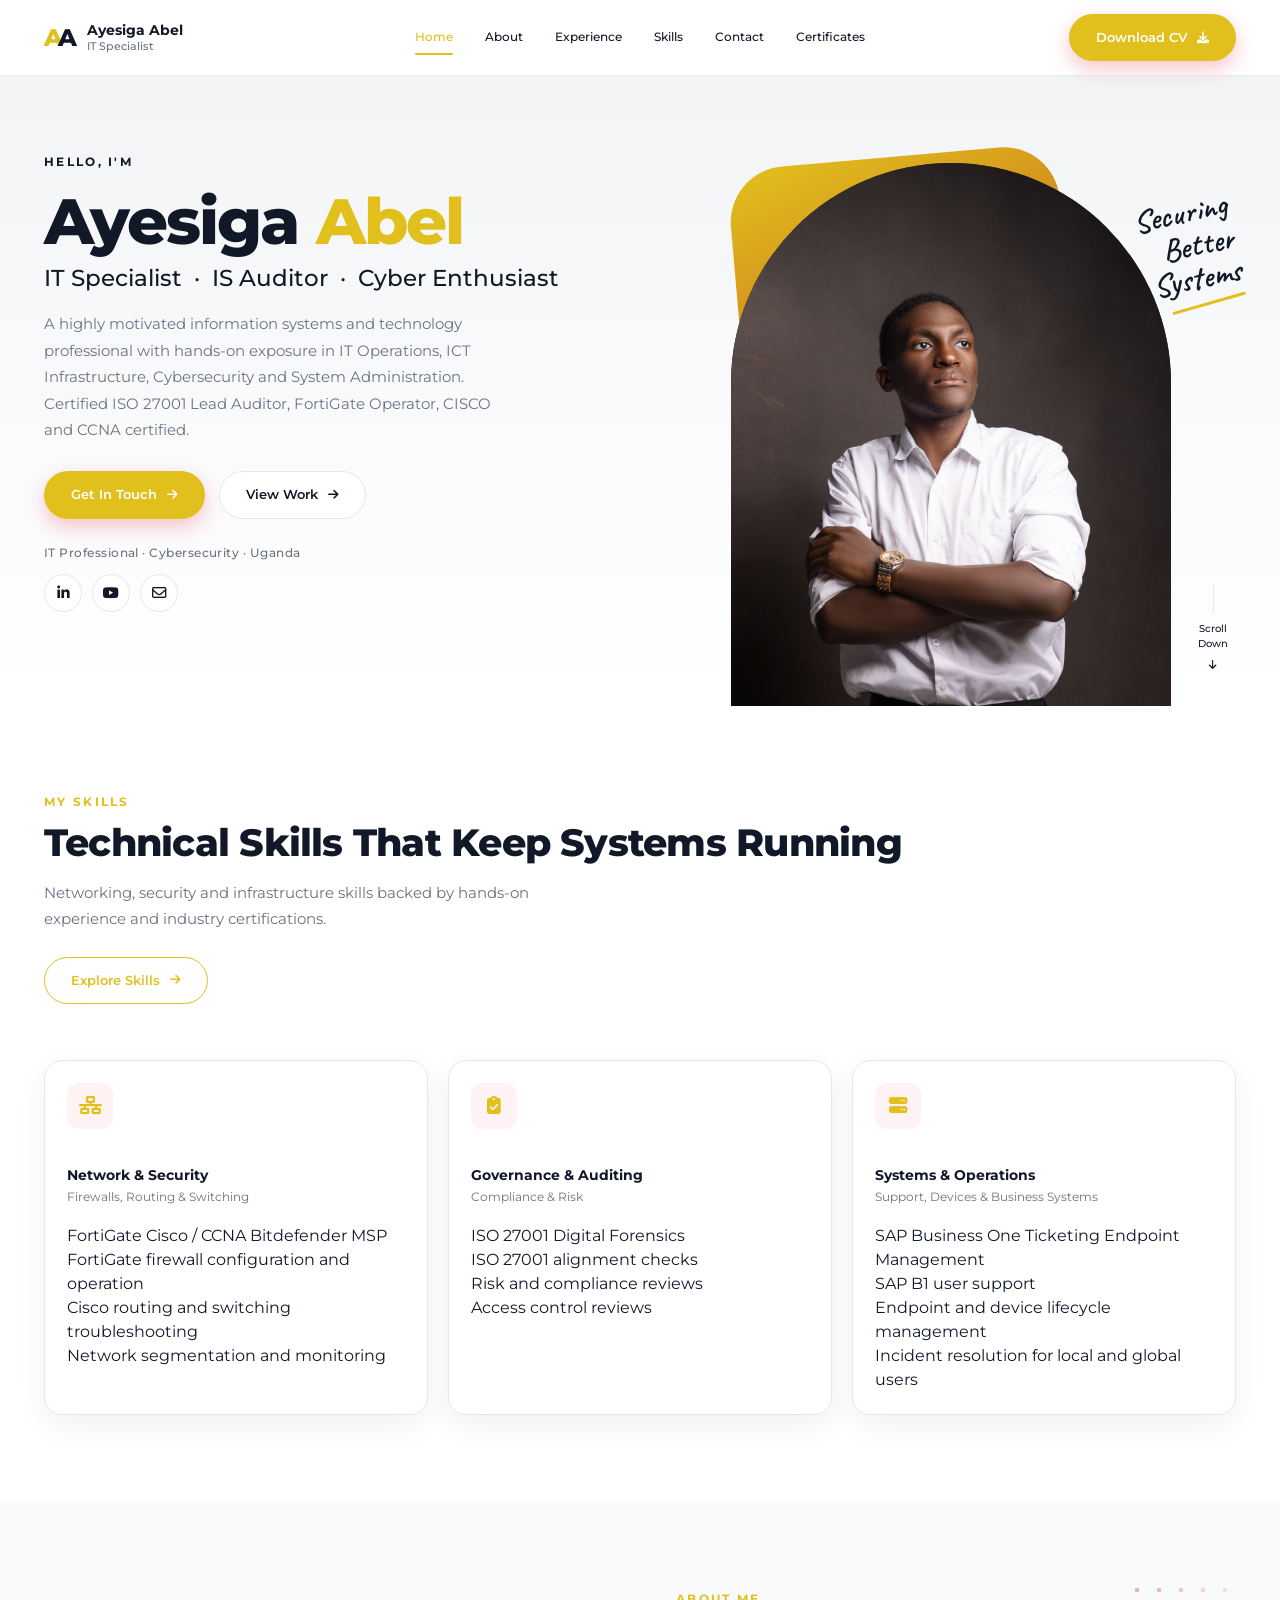
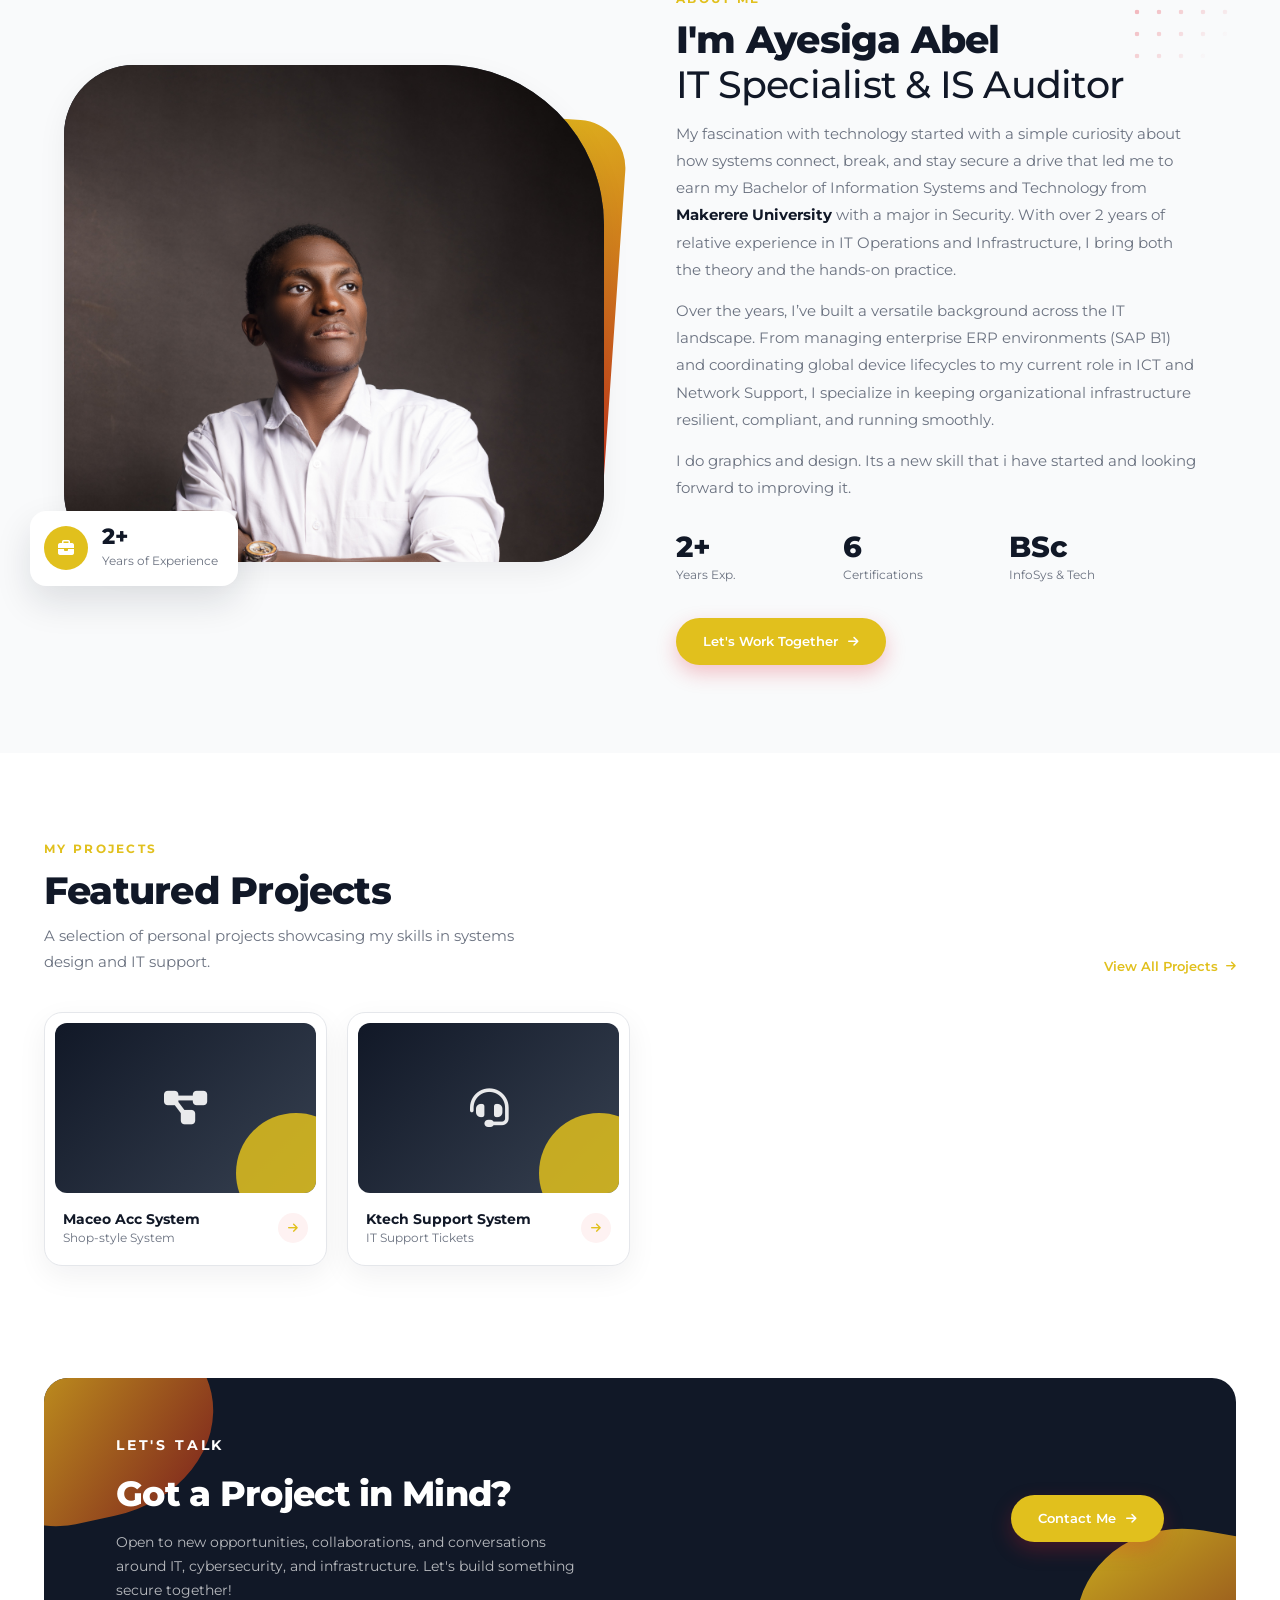
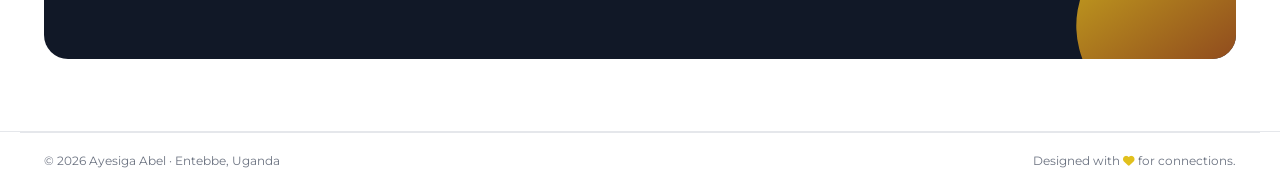
==== index.html @ e38e37dc "Add files via upload" ====
<!DOCTYPE html>
<html lang="en">
<head>
    <meta charset="UTF-8">
    <meta name="viewport" content="width=device-width, initial-scale=1.0">
    <title>Ayesiga Abel | Home</title>
    <link rel="stylesheet" href="https://cdnjs.cloudflare.com/ajax/libs/font-awesome/6.4.0/css/all.min.css">
    <link rel="stylesheet" href="portfolio.css">
</head>
<body>

    <header class="site-header">
        <div class="header-inner">
            <a href="index.html" class="brand">
                <span class="brand-mark"><b>A</b><i>A</i></span>
                <span class="brand-text"><strong>Ayesiga Abel</strong><small>IT Specialist</small></span>
            </a>
            <nav class="main-nav" id="main-nav" aria-label="Main">
                <ul class="nav-links">
                    <li><a href="index.html" class="active">Home</a></li>
                    <li><a href="about.html">About</a></li>
                    <li><a href="experience.html">Experience</a></li>
                    <li><a href="skills.html">Skills</a></li>
                    <li><a href="contact.html">Contact</a></li>
                    <li><a href="certificates.html">Certificates</a></li>
                    <!-- TODO: add your CV to the project folder as cv.pdf (or change this link) -->
                    <li class="nav-cta-mobile"><a href="cv.pdf" class="btn btn-red" download>Download CV</a></li>
                </ul>
            </nav>
            <div class="header-actions">
                <!-- TODO: add your CV to the project folder as cv.pdf (or change this link) -->
                <a href="cv.pdf" class="btn btn-red header-cta" download>Download CV <i class="fas fa-download"></i></a>
                <button class="nav-toggle" aria-label="Toggle menu" aria-expanded="false"><i class="fas fa-bars"></i></button>
            </div>
        </div>
    </header>

    <main>

        <!-- ══════════ HERO ══════════ -->
        <section class="hero">
            <div class="hero-inner">
                <div class="hero-copy">
                    <p class="eyebrow">Hello, I'm</p>
                    <h1>Ayesiga <span>Abel</span></h1>
                    <p class="hero-role">IT Specialist &nbsp;·&nbsp; IS Auditor &nbsp;·&nbsp; Cyber Enthusiast</p>
                    <p class="hero-desc">
                        A highly motivated information systems and technology professional with hands-on
                        exposure in IT Operations, ICT Infrastructure, Cybersecurity and System Administration.
                        Certified ISO 27001 Lead Auditor, FortiGate Operator, CISCO and CCNA certified.
                    </p>
                    <div class="hero-ctas">
                        <a href="contact.html" class="btn btn-red">Get In Touch <i class="fas fa-arrow-right"></i></a>
                        <a href="experience.html" class="btn btn-outline">View Work <i class="fas fa-arrow-right"></i></a>
                    </div>
                    <p class="hero-tag">IT Professional · Cybersecurity · Uganda</p>
                    <div class="social-row">
                        <a href="https://www.linkedin.com/in/ayesiiga-abel-2a37b73a5" class="social-icon" target="_blank" rel="noopener noreferrer" aria-label="LinkedIn"><i class="fab fa-linkedin-in"></i></a>
                        <a href="https://www.youtube.com/@AyesiigaAbel" class="social-icon" target="_blank" rel="noopener noreferrer" aria-label="YouTube"><i class="fab fa-youtube"></i></a>
                        <a href="mailto:ayesiigaabel@gmail.com" class="social-icon" aria-label="Email"><i class="far fa-envelope"></i></a>
                    </div>
                </div>

                <div class="hero-visual">
                    <div class="hero-blob"></div>
                    <img class="hero-photo" src="Test_P.jpg" alt="Ayesiga Abel">
                    <!-- TODO: change this handwritten tagline to your own -->
                    <p class="hero-script script">Securing<br>Better<br>Systems</p>
                    <a href="#skills" class="scroll-down">Scroll<br>Down <i class="fas fa-arrow-down"></i></a>
                </div>
            </div>
        </section>

        <!-- ══════════ SKILLS ══════════ -->
       <section class="section" id="skills">
    <div class="container skills-intro">
        <div>
            <p class="eyebrow red">My Skills</p>
            <h2 class="section-title">Technical Skills That Keep Systems Running</h2>
            <p class="lede">Networking, security and infrastructure skills backed by hands-on experience and industry certifications.</p>
            <a href="skills.html" class="btn btn-outline-red">Explore Skills <i class="fas fa-arrow-right"></i></a>
        </div>
        <div class="skill-cards">

            <div class="skill-card">
                <div class="skill-icon"><i class="fas fa-network-wired"></i></div>
                <h3>Network &amp; Security</h3>
                <p>Firewalls, Routing &amp; Switching</p>
                <div class="skill-proof">
                    <div class="skill-tools">
                        <span>FortiGate</span>
                        <span>Cisco / CCNA</span>
                        <span>Bitdefender MSP</span>
                    </div>
                    <ul>
                        <li>FortiGate firewall configuration and operation</li>
                        <li>Cisco routing and switching troubleshooting</li>
                        <li>Network segmentation and monitoring</li>
                    </ul>
                </div>
            </div>

            <div class="skill-card">
                <div class="skill-icon"><i class="fas fa-clipboard-check"></i></div>
                <h3>Governance &amp; Auditing</h3>
                <p>Compliance &amp; Risk</p>
                <div class="skill-proof">
                    <div class="skill-tools">
                        <span>ISO 27001</span>
                        <span>Digital Forensics</span>
                    </div>
                    <ul>
                        <li>ISO 27001 alignment checks</li>
                        <li>Risk and compliance reviews</li>
                        <li>Access control reviews</li>
                    </ul>
                </div>
            </div>

            <div class="skill-card">
                <div class="skill-icon"><i class="fas fa-server"></i></div>
                <h3>Systems &amp; Operations</h3>
                <p>Support, Devices &amp; Business Systems</p>
                <div class="skill-proof">
                    <div class="skill-tools">
                        <span>SAP Business One</span>
                        <span>Ticketing</span>
                        <span>Endpoint Management</span>
                    </div>
                    <ul>
                        <li>SAP B1 user support</li>
                        <li>Endpoint and device lifecycle management</li>
                        <li>Incident resolution for local and global users</li>
                    </ul>
                </div>
            </div>

        </div>
    </div>
</section>

        <!-- ══════════ ABOUT ══════════ -->
        <section class="section alt">
            <div class="container about-split">
                <div class="about-visual">
                    <div class="about-red"></div>
                    <!-- TODO: swap Test_P.jpg for a second photo (e.g. you at work) if you have one -->
                    <img class="about-photo" src="Test_P.jpg" alt="Ayesiga Abel at work">
                    <!-- TODO: change the handwritten callout -->
                  <!--  <p class="about-callout script">Security<br>Minded <i class="fas fa-arrow-down"></i></p>-->
                    <div class="exp-badge">
                        <div class="ico"><i class="fas fa-briefcase"></i></div>
                        <div><strong>2+</strong><span>Years of Experience</span></div>
                    </div>
                </div>

                <div class="about-copy">
                    <div class="dots"></div>
                    <p class="eyebrow red">About Me</p>
                    <h2 class="section-title">I'm Ayesiga Abel <span>IT Specialist &amp; IS Auditor</span></h2>
                    <p class="bio">
                        My fascination with technology started with a simple curiosity about how systems connect, break, and stay secure a 
                        drive that led me to earn my Bachelor of Information Systems and Technology from <strong>Makerere University</strong> 
                         with a major in Security. With over 2 years of relative experience in IT Operations and Infrastructure, I bring both the
                        theory and the hands-on practice.
                        <p class="bio">Over the years, I’ve built a versatile background across the IT landscape. From managing enterprise ERP environments (SAP B1) 
                        and coordinating global device lifecycles to my current role in ICT and Network Support, 
                        I specialize in keeping organizational infrastructure resilient, compliant, and running smoothly.</p>
                    </p>
                    <p class="bio"> I do graphics and design. Its a new skill that i have started and 
                        looking forward to improving it.
                    </p>
                    <div class="stats-row">
                        <div><strong>2+</strong><span>Years Exp.</span></div>
                        <div><strong>6</strong><span>Certifications</span></div>
                        <div><strong>BSc</strong><span>InfoSys &amp; Tech</span></div>
                    </div>
                    <a href="contact.html" class="btn btn-red">Let's Work Together <i class="fas fa-arrow-right"></i></a>
                </div>
            </div>
        </section>

        <!-- ══════════ FEATURED PROJECTS ══════════ -->
        <section class="section">
            <div class="container">
                <div class="section-head">
                    <div>
                        <p class="eyebrow red">My Projects</p>
                        <h2 class="section-title">Featured Projects</h2>
                        <p class="lede">A selection of personal projects showcasing my skills in systems design and IT support.</p>
                    </div>
                    <a href="skills.html#projects" class="text-link">View All Projects <i class="fas fa-arrow-right"></i></a>
                </div>

                <div class="work-grid">
                    <a href="skills.html#projects" class="work-card">
                        <div class="work-thumb"><i class="fas fa-diagram-project"></i></div>
                        <div class="work-body">
                            <div><h3>Maceo Acc System</h3><p>Shop-style System</p></div>
                            <span class="work-arrow"><i class="fas fa-arrow-right"></i></span>
                        </div>
                    </a>
                    <a href="skills.html#projects" class="work-card">
                        <div class="work-thumb"><i class="fas fa-headset"></i></div>
                        <div class="work-body">
                            <div><h3>Ktech Support System</h3><p>IT Support Tickets</p></div>
                            <span class="work-arrow"><i class="fas fa-arrow-right"></i></span>
                        </div>
                    </a>
                    <!--
                    <!-- TODO: replace this placeholder with a real project (title, category, link) 
                    <a href="skills.html#projects" class="work-card">
                        <div class="work-thumb"><i class="fas fa-shield-halved"></i></div>
                        <div class="work-body">
                            <div><h3>Project Title</h3><p>Category</p></div>
                            <span class="work-arrow"><i class="fas fa-arrow-right"></i></span>
                        </div> 
                    </a>
                    <!-- TODO: replace this placeholder with a real project (title, category, link) 
                    <a href="skills.html#projects" class="work-card">
                        <div class="work-thumb"><i class="fas fa-network-wired"></i></div>
                        <div class="work-body">
                            <div><h3>Project Title</h3><p>Category</p></div>
                            <span class="work-arrow"><i class="fas fa-arrow-right"></i></span>
                        </div>
                    </a>
                </div>
            </div>
        -->
        </section>

        <!-- ══════════ CTA BANNER ══════════ -->
        <section class="cta-wrap">
            <div class="container">
                <div class="cta-banner">
                    <div class="cta-copy">
                        <p class="eyebrow">Let's Talk</p>
                        <h2>Got a Project in Mind?</h2>
                        <p>Open to new opportunities, collaborations, and conversations around IT, cybersecurity, and infrastructure. Let's build something secure together!</p>
                    </div>
                    <a href="contact.html" class="btn btn-red">Contact Me <i class="fas fa-arrow-right"></i></a>
                </div>
            </div>
        </section>

    </main>

    <footer class="site-footer">
        <div class="container footer-bottom">
            <p>&copy; 2026 Ayesiga Abel · Entebbe, Uganda</p>
            <p>Designed with <i class="fas fa-heart"></i> for connections.</p>
        </div>
    </footer>

    <script src="site.js"></script>
</body>
</html>
---- portfolio.css ----
@import url('https://fonts.googleapis.com/css2?family=Montserrat:wght@400;500;600;700;800&family=Caveat:wght@500;600&family=DM+Mono:wght@400;500&display=swap');

:root {
    --red:       #e1c01d;
    --red-dark:  #DC2626;
    --red-deep:  #B91C1C;
    --red-tint:  #FEF2F2;
    --ink:       #111827;
    --muted:     #6B7280;
    --bg:        #F9FAFB;
    --white:     #FFFFFF;
    --line:      #E5E7EB;
    --shadow:    0 10px 30px rgba(17,24,39,0.06);
    --shadow-lg: 0 18px 44px rgba(225,29,46,0.14);
}

*, *::before, *::after { margin: 0; padding: 0; box-sizing: border-box; }
html { scroll-behavior: smooth; }
body {
    font-family: 'Montserrat', sans-serif;
    background: var(--white);
    color: var(--ink);
    overflow-x: hidden;
    line-height: 1.5;
    -webkit-font-smoothing: antialiased;
}
img { max-width: 100%; display: block; }
a { color: inherit; }
ul { list-style: none; }

.container { max-width: 1240px; margin: 0 auto; padding: 0 24px; }
.section { padding: 88px 0; }
.section.alt { background: var(--bg); }

/* ── TYPE HELPERS ── */
.eyebrow {
    font-size: 0.72rem;
    font-weight: 700;
    letter-spacing: 0.2em;
    text-transform: uppercase;
    color: var(--ink);
}
.eyebrow.red { color: var(--red); }
.section-title {
    font-size: clamp(1.7rem, 3vw, 2.4rem);
    font-weight: 800;
    letter-spacing: -0.02em;
    line-height: 1.15;
    margin: 10px 0 14px;
}
.section-title em { font-style: normal; color: var(--red); }
.lede { font-size: 0.95rem; color: var(--muted); line-height: 1.75; max-width: 520px; }
.script {
    font-family: 'Caveat', cursive;
    font-weight: 600;
    color: var(--ink);
}

/* ── BUTTONS ── */
.btn {
    display: inline-flex;
    align-items: center;
    gap: 10px;
    padding: 13px 26px;
    border-radius: 999px;
    border: 1.5px solid transparent;
    font-family: 'Montserrat', sans-serif;
    font-size: 0.8rem;
    font-weight: 600;
    text-decoration: none;
    cursor: pointer;
    white-space: nowrap;
    transition: background 0.25s, color 0.25s, border-color 0.25s, transform 0.25s, box-shadow 0.25s;
}
.btn i { font-size: 0.75rem; transition: transform 0.25s; }
.btn-red { background: var(--red); color: var(--white); box-shadow: 0 8px 20px rgba(225,29,46,0.25); }
.btn-red:hover { background: var(--red-deep); transform: translateY(-2px); box-shadow: 0 12px 26px rgba(225,29,46,0.32); }
.btn-red:hover i { transform: translateX(3px); }
.btn-outline { background: var(--white); color: var(--ink); border-color: var(--line); }
.btn-outline:hover { border-color: var(--red); color: var(--red); transform: translateY(-2px); }
.btn-outline-red { background: transparent; color: var(--red); border-color: var(--red); }
.btn-outline-red:hover { background: var(--red); color: var(--white); transform: translateY(-2px); }
.btn-outline-red:hover i { transform: translateX(3px); }

/* ── HEADER ── */
.site-header {
    position: sticky;
    top: 0;
    z-index: 100;
    background: rgba(255,255,255,0.92);
    backdrop-filter: blur(12px);
    border-bottom: 1px solid rgba(229,231,235,0.7);
}
.header-inner {
    max-width: 1240px;
    margin: 0 auto;
    padding: 14px 24px;
    display: grid;
    grid-template-columns: 1fr auto 1fr;
    align-items: center;
    gap: 24px;
}
.brand { display: inline-flex; align-items: center; gap: 12px; text-decoration: none; color: var(--ink); }
.brand-mark {
    display: inline-flex;
    font-size: 1.5rem;
    font-weight: 800;
    letter-spacing: -0.08em;
    line-height: 1;
}
.brand-mark b { color: var(--red); font-weight: 800; }
.brand-mark i { font-style: normal; color: var(--ink); margin-left: -3px; }
.brand-text { display: flex; flex-direction: column; line-height: 1.2; }
.brand-text strong { font-size: 0.9rem; font-weight: 700; }
.brand-text small { font-size: 0.68rem; color: var(--muted); font-weight: 500; }

.nav-links { display: flex; gap: 2rem; }
.nav-links a {
    position: relative;
    display: inline-block;
    padding: 6px 0;
    font-size: 0.78rem;
    font-weight: 500;
    text-decoration: none;
    color: var(--ink);
    transition: color 0.25s;
}
.nav-links a::after {
    content: '';
    position: absolute;
    left: 0; bottom: -2px;
    width: 0; height: 2px;
    background: var(--red);
    border-radius: 2px;
    transition: width 0.3s;
}
.nav-links a:hover, .nav-links a.active { color: var(--red); }
.nav-links a:hover::after, .nav-links a.active::after { width: 100%; }
.nav-cta-mobile { display: none; }

.header-actions { display: flex; justify-content: flex-end; align-items: center; gap: 12px; }
.nav-toggle {
    display: none;
    width: 42px; height: 42px;
    border-radius: 50%;
    border: 1px solid var(--line);
    background: var(--white);
    color: var(--ink);
    font-size: 1rem;
    cursor: pointer;
    transition: border-color 0.25s, color 0.25s;
}
.nav-toggle:hover { border-color: var(--red); color: var(--red); }

/* ── HERO ── */
.hero {
    position: relative;
    overflow: hidden;
    background: linear-gradient(180deg, #F3F4F6 0%, #FFFFFF 100%);
}
.hero-inner {
    max-width: 1240px;
    margin: 0 auto;
    padding: 40px 24px 0;
    display: grid;
    grid-template-columns: 1.05fr 1fr;
    gap: 24px;
    align-items: end;
    min-height: 600px;
}
.hero-copy { align-self: center; padding-bottom: 56px; }
.hero-copy h1 {
    font-size: clamp(2.6rem, 5vw, 4rem);
    font-weight: 800;
    letter-spacing: -0.03em;
    line-height: 1.05;
    margin: 16px 0 8px;
}
.hero-copy h1 span { color: var(--red); }
.hero-role {
    font-size: clamp(1.05rem, 1.9vw, 1.45rem);
    font-weight: 500;
    line-height: 1.3;
    margin-bottom: 18px;
}
.hero-desc { font-size: 0.92rem; color: var(--muted); line-height: 1.8; max-width: 460px; margin-bottom: 28px; }
.hero-ctas { display: flex; flex-wrap: wrap; gap: 14px; margin-bottom: 26px; }
.hero-tag { font-size: 0.72rem; color: var(--muted); font-weight: 500; letter-spacing: 0.04em; margin-bottom: 12px; }
.social-row { display: flex; gap: 10px; }
.social-icon {
    width: 38px; height: 38px;
    display: grid; place-items: center;
    border-radius: 50%;
    background: var(--white);
    border: 1px solid var(--line);
    color: var(--ink);
    font-size: 0.9rem;
    text-decoration: none;
    transition: background 0.25s, color 0.25s, border-color 0.25s, transform 0.25s;
}
.social-icon:hover { background: var(--red); color: var(--white); border-color: var(--red); transform: translateY(-3px); }

.hero-visual {
    position: relative;
    height: 590px;
    display: flex;
    justify-content: center;
    align-items: flex-end;
}
.hero-blob {
    position: absolute;
    left: 14%;
    top: 40px;
    width: 58%;
    height: 80%;
    background: linear-gradient(160deg, var(--red) 0%, var(--red-deep) 100%);
    border-radius: 56px;
    transform: rotate(-5deg);
}
.hero-photo {
    position: relative;
    z-index: 2;
    width: min(100%, 440px);
    height: 92%;
    object-fit: cover;
    object-position: top center;
    border-radius: 220px 220px 0 0;
    background: linear-gradient(135deg, #1f2937, #4b5563);
}
.hero-script {
    position: absolute;
    top: 80px; right: 0;
    z-index: 3;
    font-size: 2rem;
    line-height: 1.05;
    transform: rotate(-12deg);
    text-align: right;
}
.hero-script::after {
    content: '';
    display: block;
    width: 80%;
    height: 3px;
    margin: 8px 0 0 auto;
    border-radius: 3px;
    background: var(--red);
    transform: rotate(-4deg);
}
.scroll-down {
    position: absolute;
    right: 8px; bottom: 36px;
    z-index: 3;
    display: flex;
    flex-direction: column;
    align-items: center;
    gap: 8px;
    font-size: 0.65rem;
    font-weight: 500;
    color: var(--ink);
    text-align: center;
    text-decoration: none;
}
.scroll-down::before { content: ''; width: 1px; height: 28px; background: var(--line); }
.scroll-down i { animation: bob 1.8s ease-in-out infinite; }
@keyframes bob { 0%,100% { transform: translateY(0); } 50% { transform: translateY(4px); } }

/* ── SKILLS (HOME) ── */
.skills-intro {
    display: grid;
    grid-template-columns: 1fr 2.3fr;
    gap: 56px;
    align-items: center;
}
.skills-intro .btn { margin-top: 24px; }
.skill-cards { display: grid; grid-template-columns: repeat(4, 1fr); gap: 18px; }
.skill-card {
    background: var(--white);
    border: 1px solid var(--line);
    border-radius: 18px;
    padding: 22px;
    box-shadow: var(--shadow);
    transition: transform 0.3s, box-shadow 0.3s, border-color 0.3s;
}
.skill-card:hover { transform: translateY(-6px); box-shadow: var(--shadow-lg); border-color: rgba(225,29,46,0.35); }
.skill-icon {
    width: 46px; height: 46px;
    display: grid; place-items: center;
    border-radius: 12px;
    background: var(--red-tint);
    color: var(--red);
    font-size: 1.15rem;
    margin-bottom: 36px;
}
.skill-card h3 { font-size: 0.88rem; font-weight: 700; margin-bottom: 2px; }
.skill-card p { font-size: 0.75rem; color: var(--muted); margin-bottom: 18px; }
.skill-meter { display: flex; align-items: center; gap: 10px; }
.skill-meter .bar { flex: 1; height: 4px; border-radius: 4px; background: var(--line); overflow: hidden; }
.skill-meter .bar span { display: block; height: 100%; width: var(--p); background: var(--red); border-radius: 4px; }
.skill-meter .pct { font-size: 0.7rem; color: var(--muted); font-weight: 500; }

/* ── ABOUT (HOME) ── */
.about-split {
    display: grid;
    grid-template-columns: 1fr 1fr;
    gap: 72px;
    align-items: center;
}
.about-visual { position: relative; padding: 0 0 30px 20px; }
.about-red {
    position: absolute;
    right: -10px; top: 50px; bottom: 50px;
    width: 40%;
    background: linear-gradient(160deg, var(--red), var(--red-deep));
    border-radius: 48px;
    transform: rotate(4deg);
}
.about-photo {
    position: relative;
    z-index: 1;
    width: 100%;
    aspect-ratio: 1 / 0.92;
    object-fit: cover;
    object-position: top center;
    border-radius: 70px 160px 70px 70px;
    background: linear-gradient(135deg, #1f2937, #4b5563);
    box-shadow: var(--shadow);
}
.about-callout {
    position: absolute;
    z-index: 3;
    top: 4px; left: -8px;
    font-size: 1.5rem;
    transform: rotate(-10deg);
    line-height: 1;
}
.about-callout i { display: block; margin: 4px 0 0 18px; font-size: 1rem; color: var(--red); transform: rotate(20deg); }
.exp-badge {
    position: absolute;
    z-index: 3;
    left: -14px; bottom: 6px;
    display: flex;
    align-items: center;
    gap: 14px;
    background: var(--white);
    padding: 14px 20px 14px 14px;
    border-radius: 16px;
    box-shadow: 0 16px 36px rgba(17,24,39,0.12);
}
.exp-badge .ico {
    width: 44px; height: 44px;
    display: grid; place-items: center;
    border-radius: 50%;
    background: var(--red);
    color: var(--white);
}
.exp-badge strong { display: block; font-size: 1.4rem; font-weight: 800; line-height: 1; }
.exp-badge span { font-size: 0.72rem; color: var(--muted); }

.about-copy { position: relative; }
.dots {
    position: absolute;
    top: -12px; right: 0;
    width: 110px; height: 80px;
    background: radial-gradient(circle, rgba(225,29,46,0.4) 2px, transparent 2.6px) 0 0 / 22px 22px;
    -webkit-mask-image: linear-gradient(135deg, #000, transparent 85%);
            mask-image: linear-gradient(135deg, #000, transparent 85%);
}
.about-copy .section-title span { display: block; font-weight: 500; }
.about-copy p.bio { font-size: 0.92rem; color: var(--muted); line-height: 1.85; margin-bottom: 14px; max-width: 520px; }
.about-copy p.bio strong { color: var(--ink); }
.stats-row {
    display: grid;
    grid-template-columns: repeat(3, 1fr);
    gap: 20px;
    margin: 28px 0 32px;
    max-width: 480px;
}
.stats-row strong { display: block; font-size: 1.8rem; font-weight: 800; line-height: 1.1; }
.stats-row span { font-size: 0.75rem; color: var(--muted); }

/* ── PROJECTS (HOME) ── */
.section-head { display: flex; justify-content: space-between; align-items: flex-end; gap: 20px; margin-bottom: 36px; }
.section-head .section-title { margin-bottom: 10px; }
.text-link {
    font-size: 0.8rem;
    font-weight: 600;
    color: var(--red);
    text-decoration: none;
    display: inline-flex;
    gap: 8px;
    align-items: center;
    white-space: nowrap;
}
.text-link i { font-size: 0.7rem; transition: transform 0.25s; }
.text-link:hover i { transform: translateX(4px); }

.work-grid { display: grid; grid-template-columns: repeat(4, 1fr); gap: 20px; }
.work-card {
    display: block;
    background: var(--white);
    border: 1px solid var(--line);
    border-radius: 18px;
    overflow: hidden;
    text-decoration: none;
    box-shadow: var(--shadow);
    transition: transform 0.3s, box-shadow 0.3s, border-color 0.3s;
}
.work-card:hover { transform: translateY(-6px); box-shadow: var(--shadow-lg); border-color: rgba(225,29,46,0.35); }
.work-thumb {
    height: 170px;
    margin: 10px 10px 0;
    border-radius: 12px;
    display: grid; place-items: center;
    background: linear-gradient(135deg, #111827 0%, #374151 100%);
    color: rgba(255,255,255,0.9);
    font-size: 2.4rem;
    position: relative;
    overflow: hidden;
}
.work-thumb::after {
    content: '';
    position: absolute;
    right: -40px; bottom: -40px;
    width: 120px; height: 120px;
    border-radius: 50%;
    background: var(--red);
    opacity: 0.85;
}
.work-thumb i { position: relative; z-index: 1; }
.work-body { display: flex; justify-content: space-between; align-items: center; padding: 16px 18px 18px; }
.work-body h3 { font-size: 0.86rem; font-weight: 700; }
.work-body p { font-size: 0.74rem; color: var(--muted); }
.work-arrow {
    width: 30px; height: 30px;
    flex-shrink: 0;
    display: grid; place-items: center;
    border-radius: 50%;
    background: var(--red-tint);
    color: var(--red);
    font-size: 0.7rem;
    transition: background 0.25s, color 0.25s;
}
.work-card:hover .work-arrow { background: var(--red); color: var(--white); }

/* ── CTA BANNER ── */
.cta-wrap { padding: 24px 0 72px; }
.cta-banner {
    position: relative;
    overflow: hidden;
    background: var(--ink);
    border-radius: 24px;
    padding: 56px 72px;
    display: flex;
    justify-content: space-between;
    align-items: center;
    gap: 32px;
}
.cta-banner::before, .cta-banner::after {
    content: '';
    position: absolute;
    background: linear-gradient(135deg, var(--red), #7F1D1D);
}
.cta-banner::before { left: -70px; top: -60px; width: 240px; height: 200px; border-radius: 40% 60% 60% 40%; transform: rotate(-12deg); opacity: 0.95; }
.cta-banner::after { right: -60px; bottom: -70px; width: 220px; height: 200px; border-radius: 60% 40% 40% 60%; transform: rotate(10deg); opacity: 0.9; }
.cta-copy, .cta-banner .btn { position: relative; z-index: 1; }
.cta-copy .eyebrow { color: var(--white); }
.cta-copy h2 { color: var(--white); font-size: clamp(1.6rem, 3vw, 2.2rem); font-weight: 800; margin: 10px 0; letter-spacing: -0.02em; }
.cta-copy p { color: rgba(255,255,255,0.7); font-size: 0.88rem; max-width: 460px; line-height: 1.7; }

/* ── FOOTER ── */
.site-footer { background: var(--white); border-top: 1px solid var(--line); }
.footer-top {
    display: grid;
    grid-template-columns: 1fr auto 1fr;
    align-items: center;
    gap: 24px;
    padding-top: 32px;
    padding-bottom: 28px;
}
.footer-links { display: flex; flex-wrap: wrap; justify-content: center; gap: 1.8rem; }
.footer-links a { font-size: 0.74rem; font-weight: 500; text-decoration: none; color: var(--ink); transition: color 0.25s; }
.footer-links a:hover { color: var(--red); }
.footer-social { display: flex; justify-content: flex-end; gap: 10px; }
.footer-bottom {
    display: flex;
    justify-content: space-between;
    gap: 16px;
    flex-wrap: wrap;
    padding-top: 20px;
    padding-bottom: 26px;
    border-top: 1px solid var(--line);
    font-size: 0.72rem;
    color: var(--muted);
}
.footer-bottom i { color: var(--red); }

/* ════════ INNER PAGES ════════ */
.page-head {
    background: linear-gradient(180deg, #F3F4F6 0%, #FFFFFF 100%);
    padding: 72px 0 56px;
}
.page-head .section-title { font-size: clamp(2.1rem, 4vw, 3.2rem); margin-bottom: 0; }
.page-head .lede { margin-top: 14px; }
.page-head-split { display: grid; grid-template-columns: 1fr 1.5fr; gap: 64px; align-items: center; }
.page-head-split .about-intro { font-size: 0.95rem; line-height: 1.85; color: var(--muted); margin-bottom: 16px; }
.page-head-split .about-intro strong { color: var(--ink); }

/* about */
.highlight-grid { display: grid; grid-template-columns: repeat(3, 1fr); gap: 22px; margin-top: 36px; }
.highlight-card {
    background: var(--white);
    border: 1px solid var(--line);
    border-radius: 18px;
    padding: 30px 26px;
    box-shadow: var(--shadow);
    transition: transform 0.3s, box-shadow 0.3s, border-color 0.3s;
}
.highlight-card:hover { transform: translateY(-6px); box-shadow: var(--shadow-lg); border-color: rgba(225,29,46,0.35); }
.highlight-card .ico {
    width: 48px; height: 48px;
    display: grid; place-items: center;
    border-radius: 12px;
    background: var(--red-tint);
    color: var(--red);
    font-size: 1.15rem;
    margin-bottom: 18px;
}
.highlight-media img { width: 100%; height: 180px; object-fit: cover; border-radius: 12px; margin-bottom: 18px; display: block; background: var(--bg); }
.highlight-card h3 { font-size: 1rem; font-weight: 700; margin-bottom: 10px; }
.highlight-card p { font-size: 0.85rem; color: var(--muted); line-height: 1.75; }

.edu-timeline { position: relative; padding-left: 36px; max-width: 720px; margin-top: 36px; }
.edu-timeline::before {
    content: '';
    position: absolute;
    left: 0; top: 8px; bottom: 0;
    width: 2px;
    background: linear-gradient(to bottom, var(--red), transparent);
}
.edu-item { position: relative; margin-bottom: 40px; }
.edu-item::before {
    content: '';
    position: absolute;
    left: -43px; top: 6px;
    width: 14px; height: 14px;
    border-radius: 50%;
    background: var(--red);
    border: 3px solid var(--white);
    box-shadow: 0 0 0 3px rgba(225,29,46,0.2);
}
.edu-degree { font-size: 1.02rem; font-weight: 700; margin-bottom: 4px; }
.edu-school { font-size: 0.88rem; color: var(--red); font-weight: 600; margin-bottom: 4px; }
.edu-detail { font-size: 0.82rem; color: var(--muted); }

/* experience */
.exp-grid { display: grid; grid-template-columns: repeat(auto-fit, minmax(300px, 1fr)); gap: 22px; margin: 36px 0 44px; }
.exp-card {
    position: relative;
    overflow: hidden;
    background: var(--white);
    border: 1px solid var(--line);
    border-radius: 18px;
    padding: 30px;
    box-shadow: var(--shadow);
    transition: transform 0.3s, box-shadow 0.3s, border-color 0.3s;
}
.exp-card::before {
    content: '';
    position: absolute;
    left: 0; top: 0;
    width: 4px; height: 0;
    background: var(--red);
    transition: height 0.4s;
}
.exp-card:hover { transform: translateY(-6px); box-shadow: var(--shadow-lg); border-color: rgba(225,29,46,0.35); }
.exp-card:hover::before { height: 100%; }
.exp-num { font-family: 'DM Mono', monospace; font-size: 0.7rem; color: var(--red); letter-spacing: 0.2em; margin-bottom: 14px; }
.exp-title { font-size: 1.02rem; font-weight: 700; line-height: 1.4; margin-bottom: 8px; }
.exp-company { font-size: 0.82rem; color: var(--muted); }

/* skills page */
.skills-layout { display: grid; grid-template-columns: 1fr 1fr; gap: 64px; }
.cert-badge {
    display: flex;
    align-items: center;
    gap: 14px;
    padding: 16px 18px;
    background: var(--white);
    border: 1px solid var(--line);
    border-radius: 14px;
    margin-bottom: 12px;
    transition: transform 0.25s, box-shadow 0.25s, border-color 0.25s;
}
.cert-badge:hover { transform: translateX(6px); box-shadow: var(--shadow); border-color: rgba(225,29,46,0.35); }
.cert-badge i {
    width: 36px; height: 36px;
    display: grid; place-items: center;
    border-radius: 10px;
    background: var(--red-tint);
    color: var(--red);
    font-size: 0.9rem;
    flex-shrink: 0;
}
.cert-badge span { font-size: 0.86rem; font-weight: 600; }

.skill-tags { display: flex; flex-wrap: wrap; gap: 10px; }
.skill-tag {
    display: inline-flex;
    align-items: center;
    gap: 8px;
    background: var(--white);
    color: var(--ink);
    border: 1px solid var(--line);
    padding: 10px 18px;
    border-radius: 999px;
    font-size: 0.78rem;
    font-weight: 500;
    cursor: default;
    transition: background 0.25s, color 0.25s, border-color 0.25s, transform 0.25s;
}
.skill-tag i { color: var(--red); font-size: 0.75rem; transition: color 0.25s; }
.skill-tag:hover { background: var(--red); border-color: var(--red); color: var(--white); transform: translateY(-2px); }
.skill-tag:hover i { color: var(--white); }

.project-card {
    background: var(--white);
    border: 1px solid var(--line);
    border-radius: 16px;
    padding: 22px 24px;
    box-shadow: var(--shadow);
    transition: transform 0.3s, box-shadow 0.3s, border-color 0.3s;
}
.project-card:hover { transform: translateY(-4px); box-shadow: var(--shadow-lg); border-color: rgba(225,29,46,0.35); }
.project-name { font-size: 0.98rem; font-weight: 700; display: flex; align-items: center; gap: 10px; }
.project-name i { color: var(--red); }
.project-description { font-size: 0.84rem; color: var(--muted); line-height: 1.7; }

/* certificates */
.certs-grid { display: grid; grid-template-columns: repeat(auto-fit, minmax(280px, 1fr)); gap: 26px; margin-top: 36px; }
.cert-card {
    background: var(--white);
    border: 1px solid var(--line);
    border-radius: 18px;
    overflow: hidden;
    box-shadow: var(--shadow);
    transition: transform 0.3s, box-shadow 0.3s, border-color 0.3s;
}
.cert-card:hover { transform: translateY(-6px); box-shadow: var(--shadow-lg); border-color: rgba(225,29,46,0.35); }
.cert-img-wrap { position: relative; width: 100%; }
.cert-card-img { width: 100%; height: 200px; object-fit: cover; display: block; cursor: zoom-in; }
.cert-card-placeholder {
    width: 100%; height: 200px;
    background: linear-gradient(135deg, #111827 0%, #374151 100%);
    flex-direction: column;
    align-items: center;
    justify-content: center;
    gap: 12px;
    position: relative;
    overflow: hidden;
}
.cert-card-placeholder::after {
    content: '';
    position: absolute;
    inset: 0;
    background: repeating-linear-gradient(45deg, transparent, transparent 10px, rgba(255,255,255,0.025) 10px, rgba(255,255,255,0.025) 20px);
}
.cert-upload-icon {
    width: 48px; height: 48px;
    border-radius: 50%;
    border: 2px dashed rgba(225,29,46,0.8);
    display: flex; align-items: center; justify-content: center;
    position: relative; z-index: 1;
}
.cert-upload-icon i { color: #fff; font-size: 1.1rem; }
.cert-upload-text { font-size: 0.75rem; color: rgba(255,255,255,0.65); position: relative; z-index: 1; }
.cert-file-hint {
    font-family: 'DM Mono', monospace;
    font-size: 0.6rem;
    color: rgba(255,255,255,0.3);
    letter-spacing: 0.03em;
    position: relative;
    z-index: 1;
    text-align: center;
    padding: 0 12px;
}
.cert-card-body { padding: 20px; border-top: 3px solid var(--red); }
.cert-card-num { font-family: 'DM Mono', monospace; font-size: 0.68rem; color: var(--red); letter-spacing: 0.2em; margin-bottom: 6px; }
.cert-card-title { font-size: 0.98rem; font-weight: 700; line-height: 1.3; margin-bottom: 4px; }
.cert-card-issuer { font-size: 0.8rem; color: var(--muted); }
.cert-card-badge {
    display: inline-flex;
    align-items: center;
    gap: 6px;
    background: var(--red-tint);
    color: var(--red);
    font-size: 0.7rem;
    font-weight: 600;
    padding: 5px 12px;
    border-radius: 999px;
    margin-top: 12px;
}

.lightbox {
    display: none;
    position: fixed;
    inset: 0;
    background: rgba(17,24,39,0.94);
    z-index: 999;
    align-items: center;
    justify-content: center;
    flex-direction: column;
    gap: 16px;
}
.lightbox.open { display: flex; }
.lightbox img { max-width: 90vw; max-height: 80vh; border-radius: 8px; object-fit: contain; border: 1px solid rgba(225,29,46,0.5); }
.lightbox-close { position: absolute; top: 24px; right: 32px; color: #fff; font-size: 2.2rem; cursor: pointer; background: none; border: none; line-height: 1; transition: color 0.25s; }
.lightbox-close:hover { color: var(--red); }
.lightbox-caption { color: rgba(255,255,255,0.8); font-size: 0.85rem; letter-spacing: 0.04em; }

/* contact */
.contact-layout { display: grid; grid-template-columns: 1fr 1fr; gap: 72px; align-items: start; }
.contact-desc { font-size: 0.95rem; color: var(--muted); line-height: 1.8; margin: 8px 0 32px; max-width: 480px; }
.contact-info { display: flex; flex-direction: column; gap: 14px; margin-bottom: 28px; }
.contact-row {
    display: flex;
    align-items: center;
    gap: 14px;
    padding: 16px 18px;
    background: var(--white);
    border: 1px solid var(--line);
    border-radius: 14px;
    transition: border-color 0.25s, box-shadow 0.25s;
}
.contact-row:hover { border-color: var(--red); box-shadow: var(--shadow); }
.contact-row i {
    width: 38px; height: 38px;
    display: grid; place-items: center;
    border-radius: 10px;
    background: var(--red-tint);
    color: var(--red);
}
.contact-row span { font-size: 0.88rem; font-weight: 500; }
.socials { display: flex; gap: 10px; flex-wrap: wrap; }
.social-btn {
    display: inline-flex;
    align-items: center;
    gap: 8px;
    padding: 10px 18px;
    border: 1px solid var(--line);
    border-radius: 999px;
    background: var(--white);
    color: var(--ink);
    text-decoration: none;
    font-size: 0.78rem;
    font-weight: 500;
    transition: all 0.25s;
}
.social-btn:hover { border-color: var(--red); background: var(--red); color: var(--white); transform: translateY(-2px); }

.contact-form {
    display: flex;
    flex-direction: column;
    gap: 18px;
    background: var(--white);
    border: 1px solid var(--line);
    border-radius: 20px;
    padding: 32px;
    box-shadow: var(--shadow);
}
.form-group { display: flex; flex-direction: column; gap: 6px; }
.form-group label { font-size: 0.7rem; font-weight: 700; letter-spacing: 0.14em; text-transform: uppercase; color: var(--muted); }
.form-group input, .form-group textarea {
    background: var(--bg);
    border: 1px solid var(--line);
    border-radius: 12px;
    padding: 14px 16px;
    color: var(--ink);
    font-family: 'Montserrat', sans-serif;
    font-size: 0.88rem;
    outline: none;
    resize: vertical;
    transition: border-color 0.25s, box-shadow 0.25s, background 0.25s;
}
.form-group input:focus, .form-group textarea:focus { border-color: var(--red); background: var(--white); box-shadow: 0 0 0 4px rgba(225,29,46,0.1); }
.form-group textarea { min-height: 130px; }
.success-msg { display: none; margin-top: 20px; padding: 18px 20px; border: 1px solid rgba(225,29,46,0.3); background: var(--red-tint); border-radius: 14px; color: var(--red-deep); font-size: 0.9rem; font-weight: 500; }

/* ── RESPONSIVE ── */
@media (max-width: 1100px) {
    .skills-intro { grid-template-columns: 1fr; gap: 36px; }
    .skill-cards { grid-template-columns: repeat(2, 1fr); }
    .work-grid { grid-template-columns: repeat(2, 1fr); }
}

@media (max-width: 960px) {
    .header-inner { grid-template-columns: 1fr auto; }
    .nav-toggle { display: inline-grid; place-items: center; }
    .header-cta { display: none; }
    .main-nav {
        position: absolute;
        top: 100%; left: 0; right: 0;
        background: var(--white);
        border-bottom: 1px solid var(--line);
        box-shadow: 0 16px 30px rgba(17,24,39,0.08);
        max-height: 0;
        overflow: hidden;
        transition: max-height 0.35s ease;
        grid-column: 1 / -1;
    }
    .main-nav.open { max-height: 480px; }
    .nav-links { flex-direction: column; gap: 0; padding: 12px 24px 20px; }
    .nav-links li a { display: block; padding: 14px 0; border-bottom: 1px solid var(--line); }
    .nav-links a::after { display: none; }
    .nav-cta-mobile { display: block; padding-top: 16px; }
    .nav-cta-mobile a { display: inline-flex !important; border-bottom: none !important; color: var(--white) !important; padding: 13px 26px !important; }

    .hero-inner { grid-template-columns: 1fr; min-height: 0; padding-top: 40px; }
    .hero-copy { padding-bottom: 24px; }
    .hero-visual { height: 480px; }
    .hero-script { font-size: 1.6rem; top: 40px; }
    .about-split { grid-template-columns: 1fr; gap: 48px; }
    .page-head-split, .skills-layout, .contact-layout { grid-template-columns: 1fr; gap: 40px; }
    .highlight-grid { grid-template-columns: 1fr; }
    .cta-banner { flex-direction: column; align-items: flex-start; padding: 44px 36px; }
    .footer-top { grid-template-columns: 1fr; justify-items: center; text-align: center; }
    .footer-social { justify-content: center; }
}

@media (max-width: 640px) {
    .section { padding: 64px 0; }
    .skill-cards, .work-grid { grid-template-columns: 1fr; }
    .section-head { flex-direction: column; align-items: flex-start; }
    .hero-visual { height: 400px; }
    .hero-blob { left: 10%; width: 66%; }
    .scroll-down { display: none; }
    .stats-row { gap: 12px; }
    .stats-row strong { font-size: 1.5rem; }
    .about-visual { padding-left: 10px; }
    .exp-badge { left: 0; }
    .contact-form { padding: 24px 20px; }
    .footer-bottom { flex-direction: column; text-align: center; align-items: center; }
}

.skills-intro {
    grid-template-columns: 1fr;
}

.skill-cards {
    display: grid;
    grid-template-columns: repeat(3, 1fr);
    gap: 20px;
}

@media (max-width: 900px) {
    .skill-cards { grid-template-columns: 1fr; }
}

/* Let each card keep its own height */
.exp-grid {
    align-items: start;
    gap: 20px;
    background: none;   /* removes the shared backdrop that showed through under shorter cards */
    border: none;
}
.exp-card {
    border: 1px solid rgba(255, 255, 255, 0.08);
    border-radius: 6px;
}
/* Uniform cards before expansion; only the clicked card grows */
.exp-grid {
    align-items: start;      /* each card keeps its own height when opened */
    gap: 20px;
    background: none;
    border: none;
}

.exp-card {
    display: flex;
    flex-direction: column;
    min-height: 390px;       /* collapsed height shared by all cards - adjust to taste */
    border: 1px solid rgba(255, 255, 255, 0.08);
    border-radius: 6px;
}

/* Keep titles the same height so dates and bullets line up across a row */
.exp-title { min-height: 2.8em; }

/* Push the expander to the bottom of each card */
.exp-more { margin-top: auto; padding-top: 10px; }

@media (max-width: 700px) {
    .exp-card { min-height: 0; }   /* no forced height on phones */
}
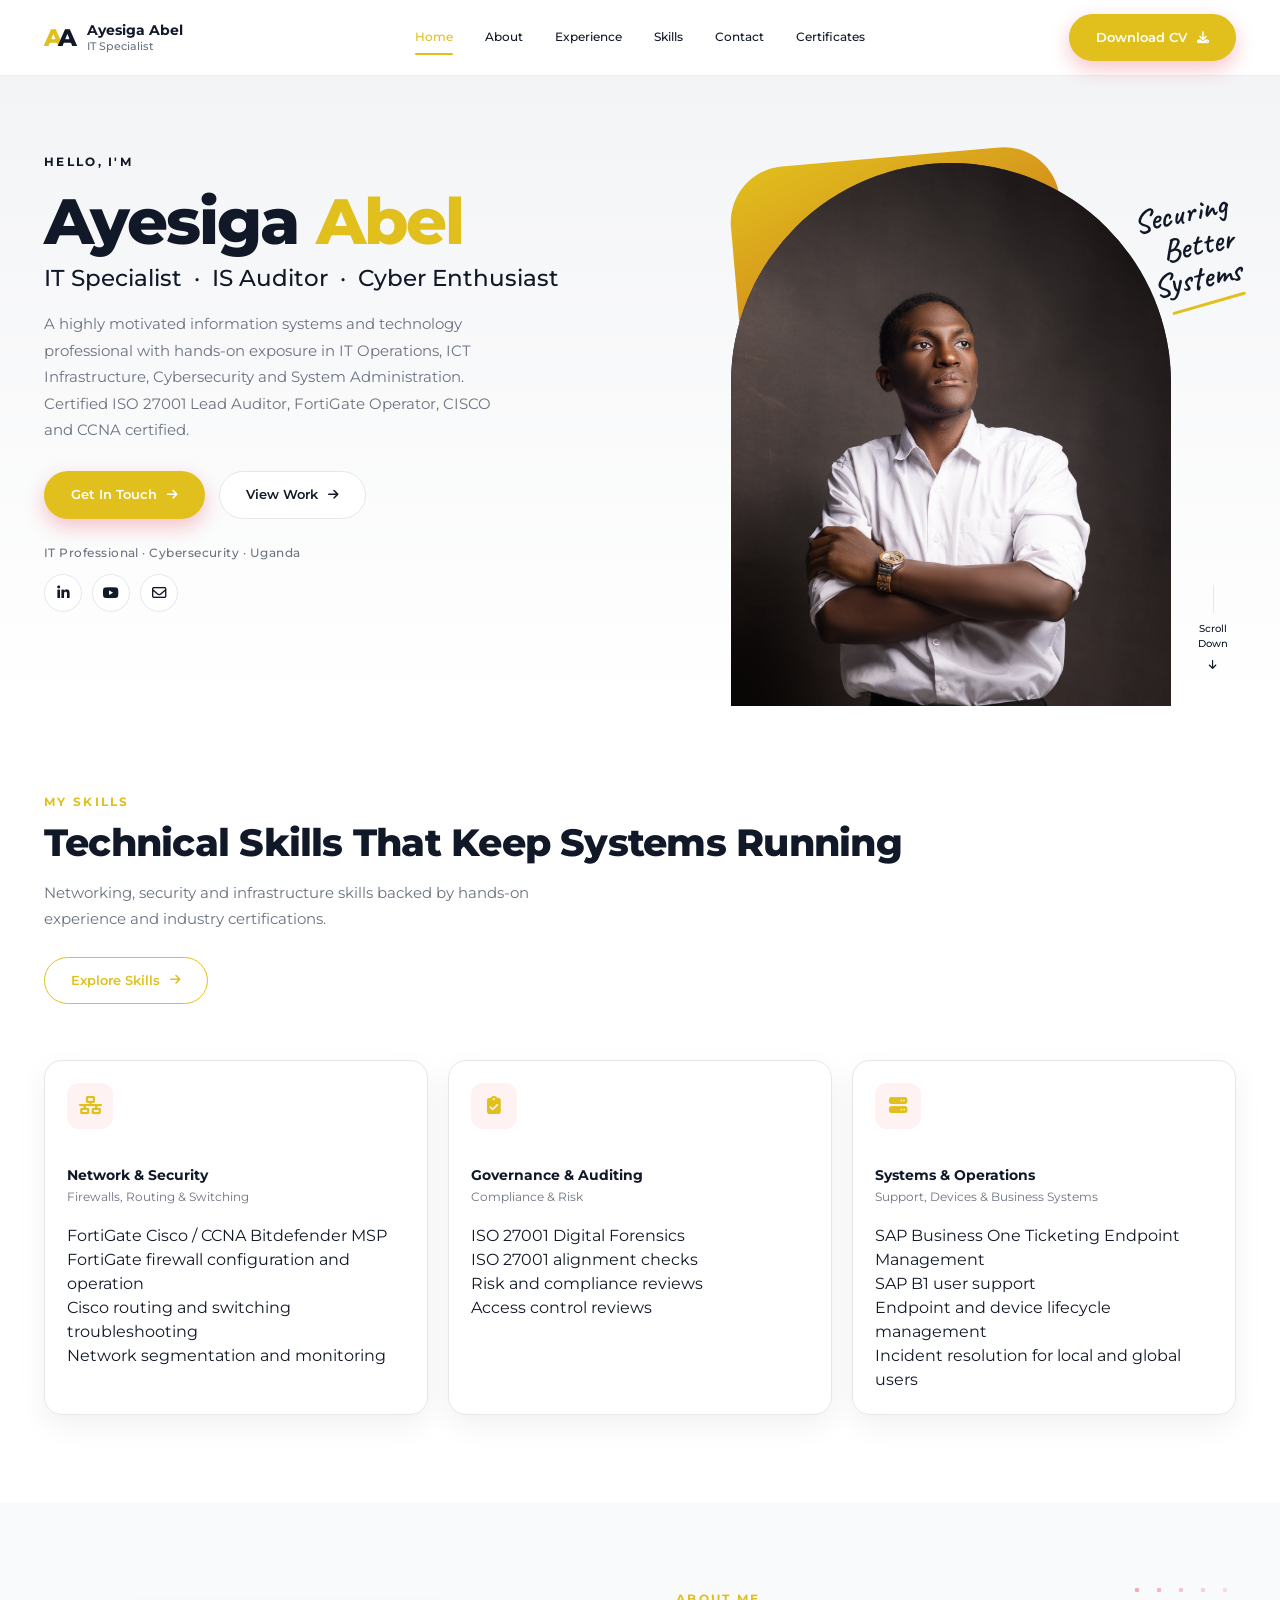
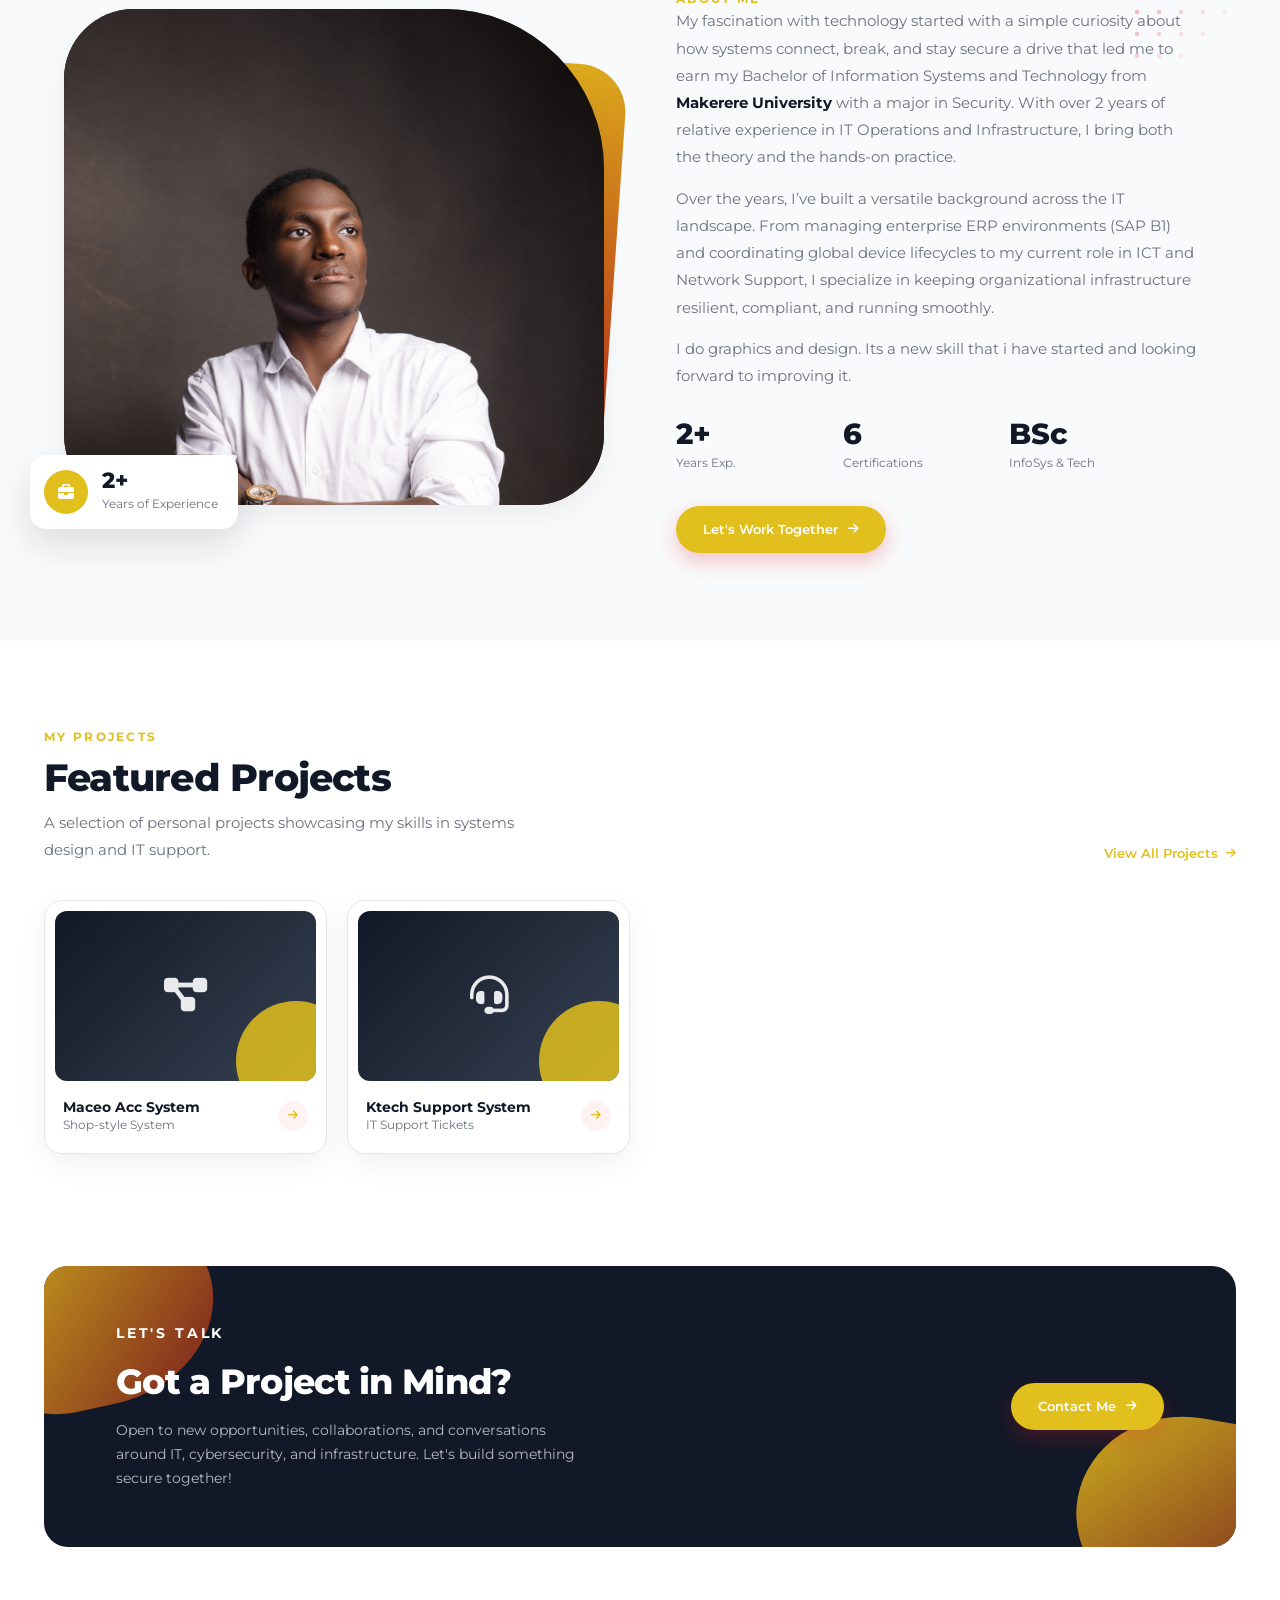
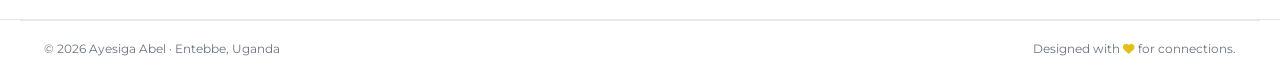
==== commit 4cc6f376: "Add files via upload" ====
--- a/index.html
+++ b/index.html
@@ -157,7 +157,6 @@
                 <div class="about-copy">
                     <div class="dots"></div>
                     <p class="eyebrow red">About Me</p>
-                    <h2 class="section-title">I'm Ayesiga Abel <span>IT Specialist &amp; IS Auditor</span></h2>
                     <p class="bio">
                         My fascination with technology started with a simple curiosity about how systems connect, break, and stay secure a 
                         drive that led me to earn my Bachelor of Information Systems and Technology from <strong>Makerere University</strong> 
--- a/portfolio.css
+++ b/portfolio.css
@@ -877,7 +877,7 @@
 .exp-card {
     display: flex;
     flex-direction: column;
-    min-height: 390px;       /* collapsed height shared by all cards - adjust to taste */
+   /* min-height: 390px;  /* collapsed height shared by all cards - adjust to taste */
     border: 1px solid rgba(255, 255, 255, 0.08);
     border-radius: 6px;
 }
@@ -890,4 +890,4 @@
 
 @media (max-width: 700px) {
     .exp-card { min-height: 0; }   /* no forced height on phones */
-}+}
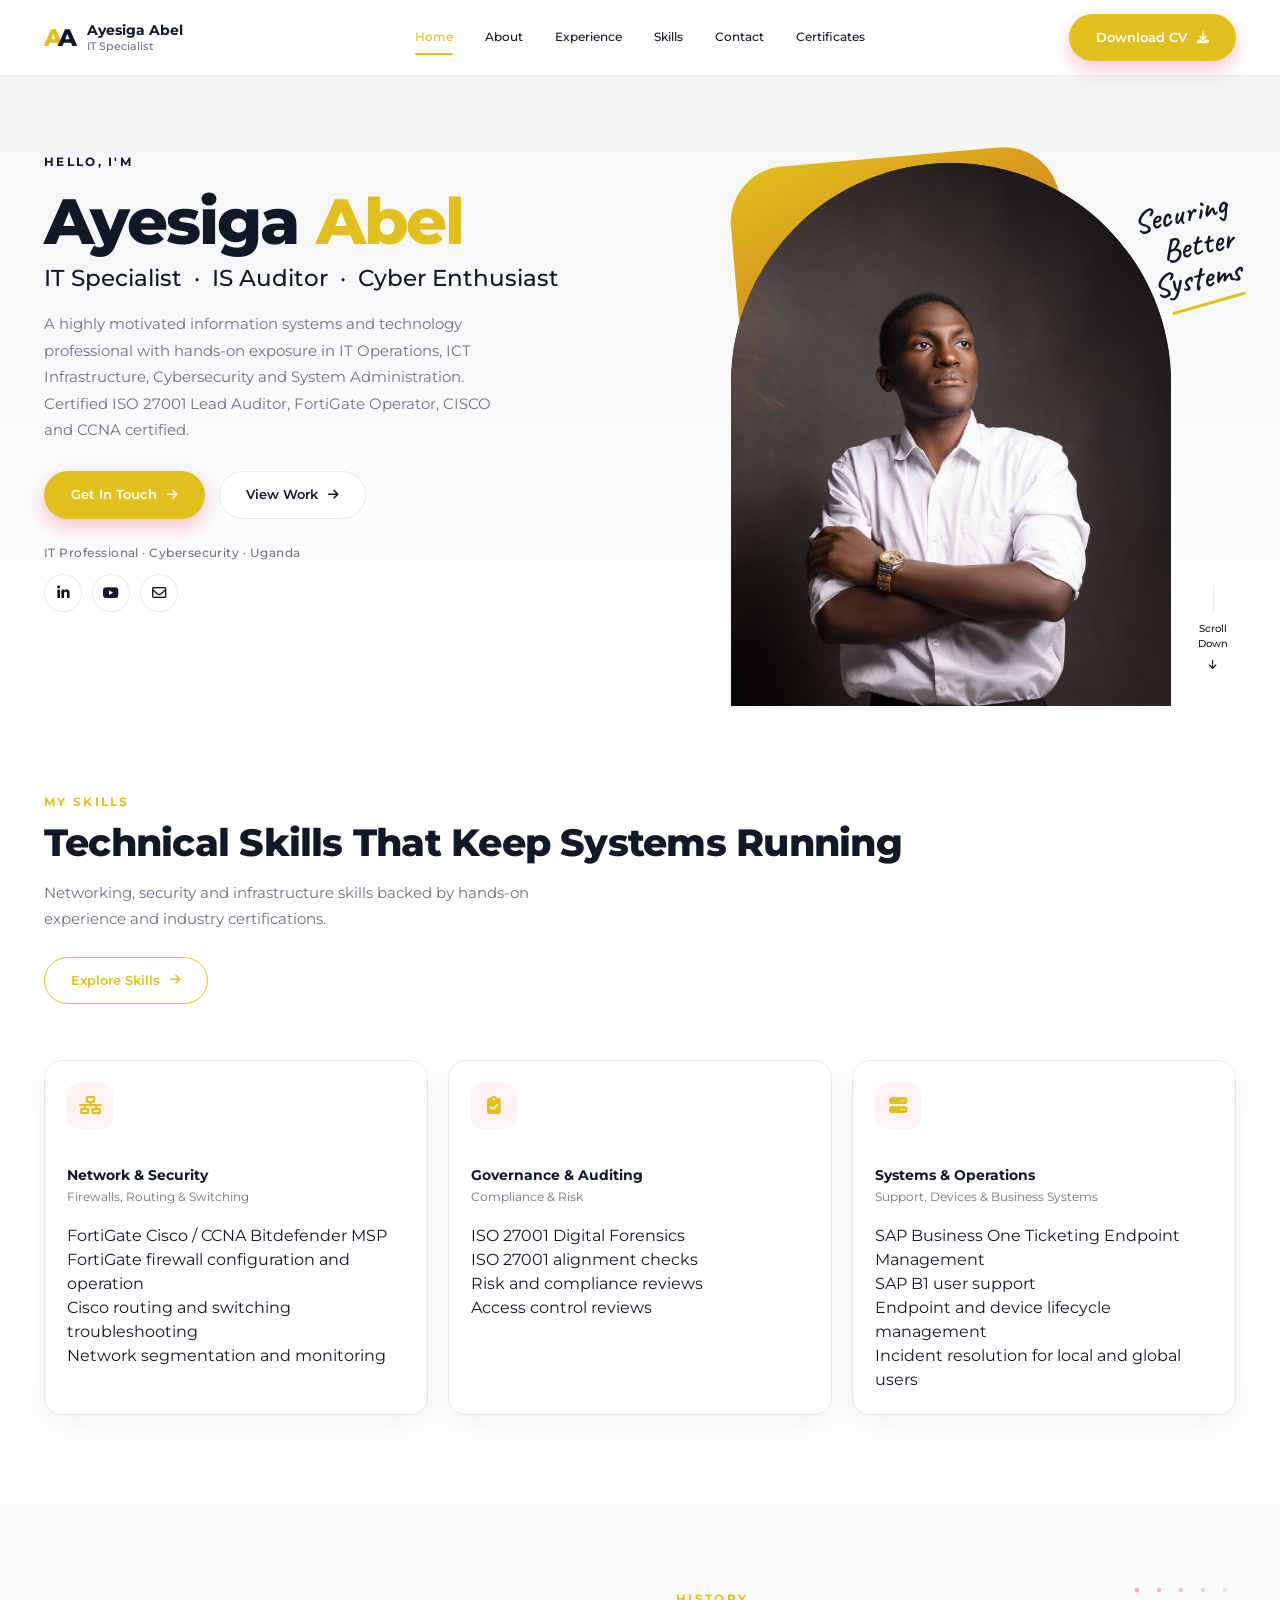
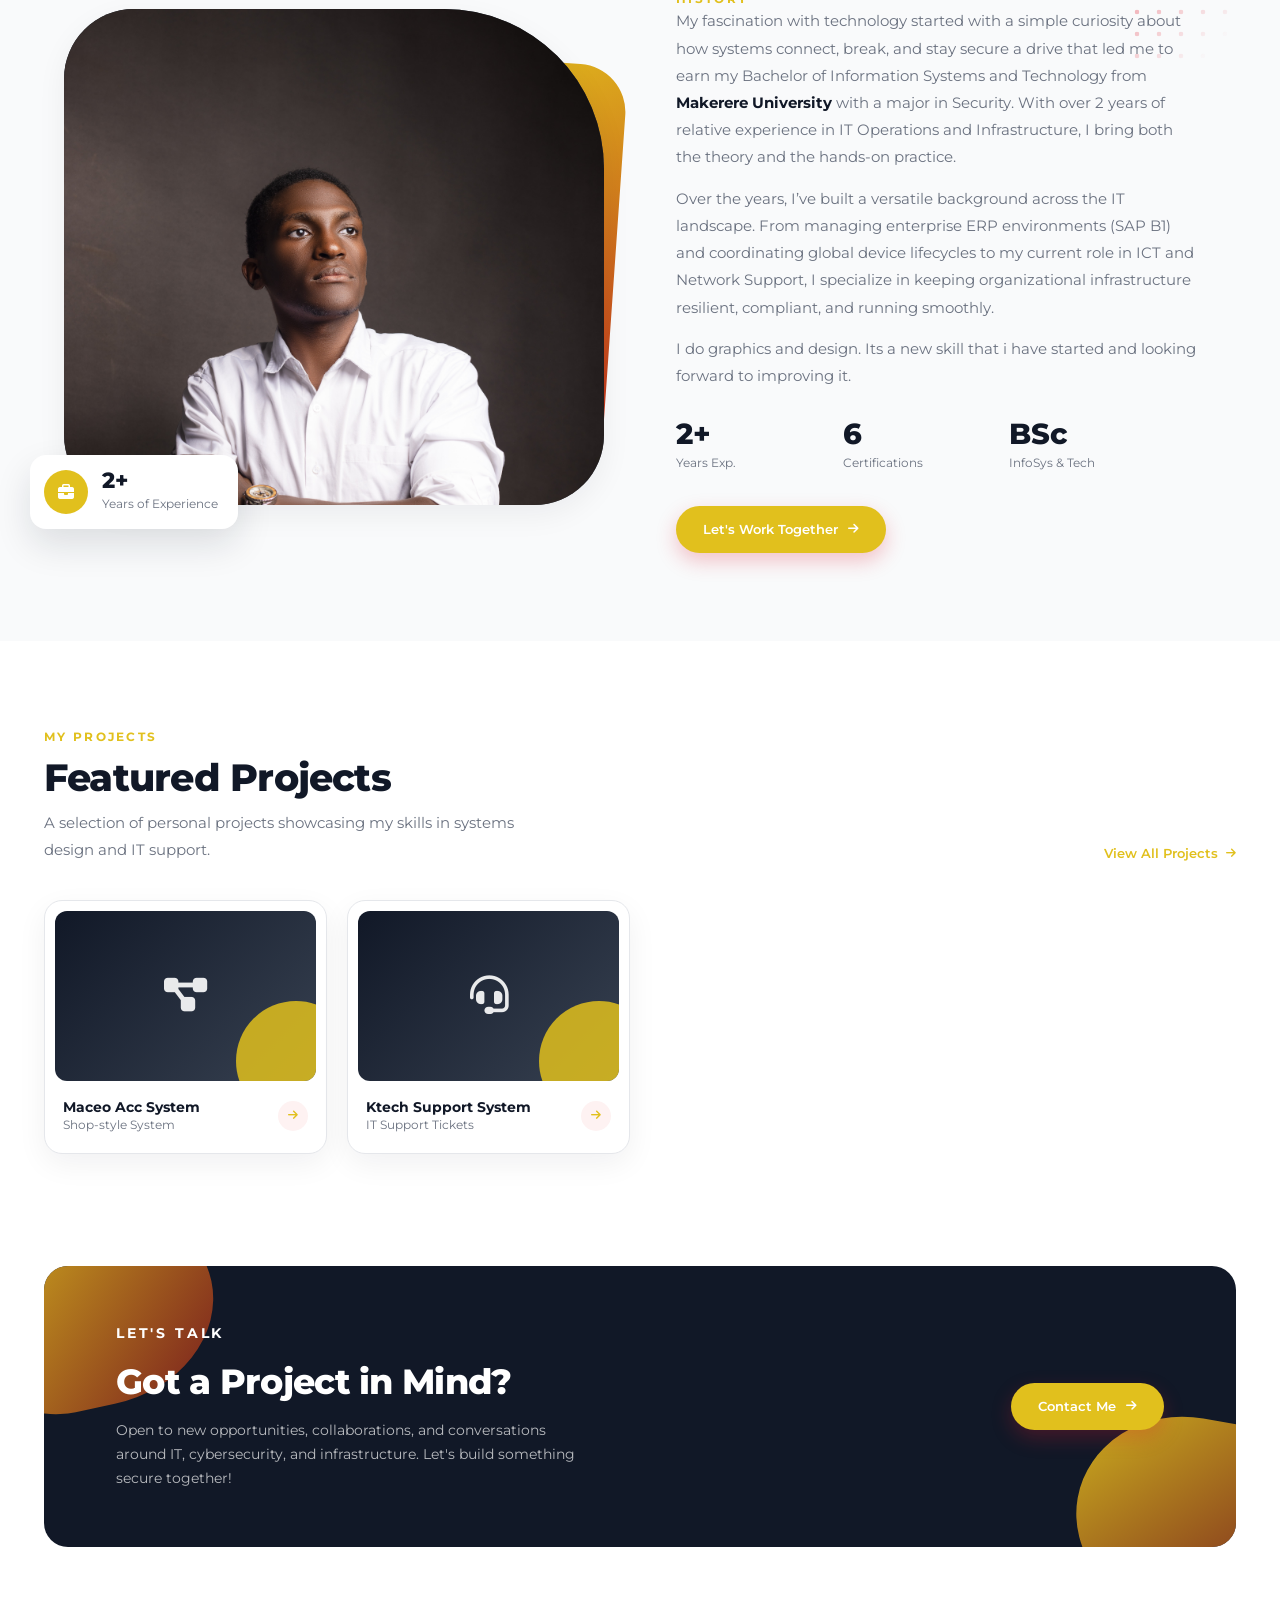
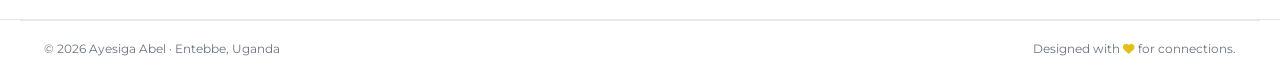
==== commit de0ca707: "Update index.html" ====
--- a/index.html
+++ b/index.html
@@ -156,7 +156,7 @@
 
                 <div class="about-copy">
                     <div class="dots"></div>
-                    <p class="eyebrow red">About Me</p>
+                    <p class="eyebrow red">History</p>
                     <p class="bio">
                         My fascination with technology started with a simple curiosity about how systems connect, break, and stay secure a 
                         drive that led me to earn my Bachelor of Information Systems and Technology from <strong>Makerere University</strong> 
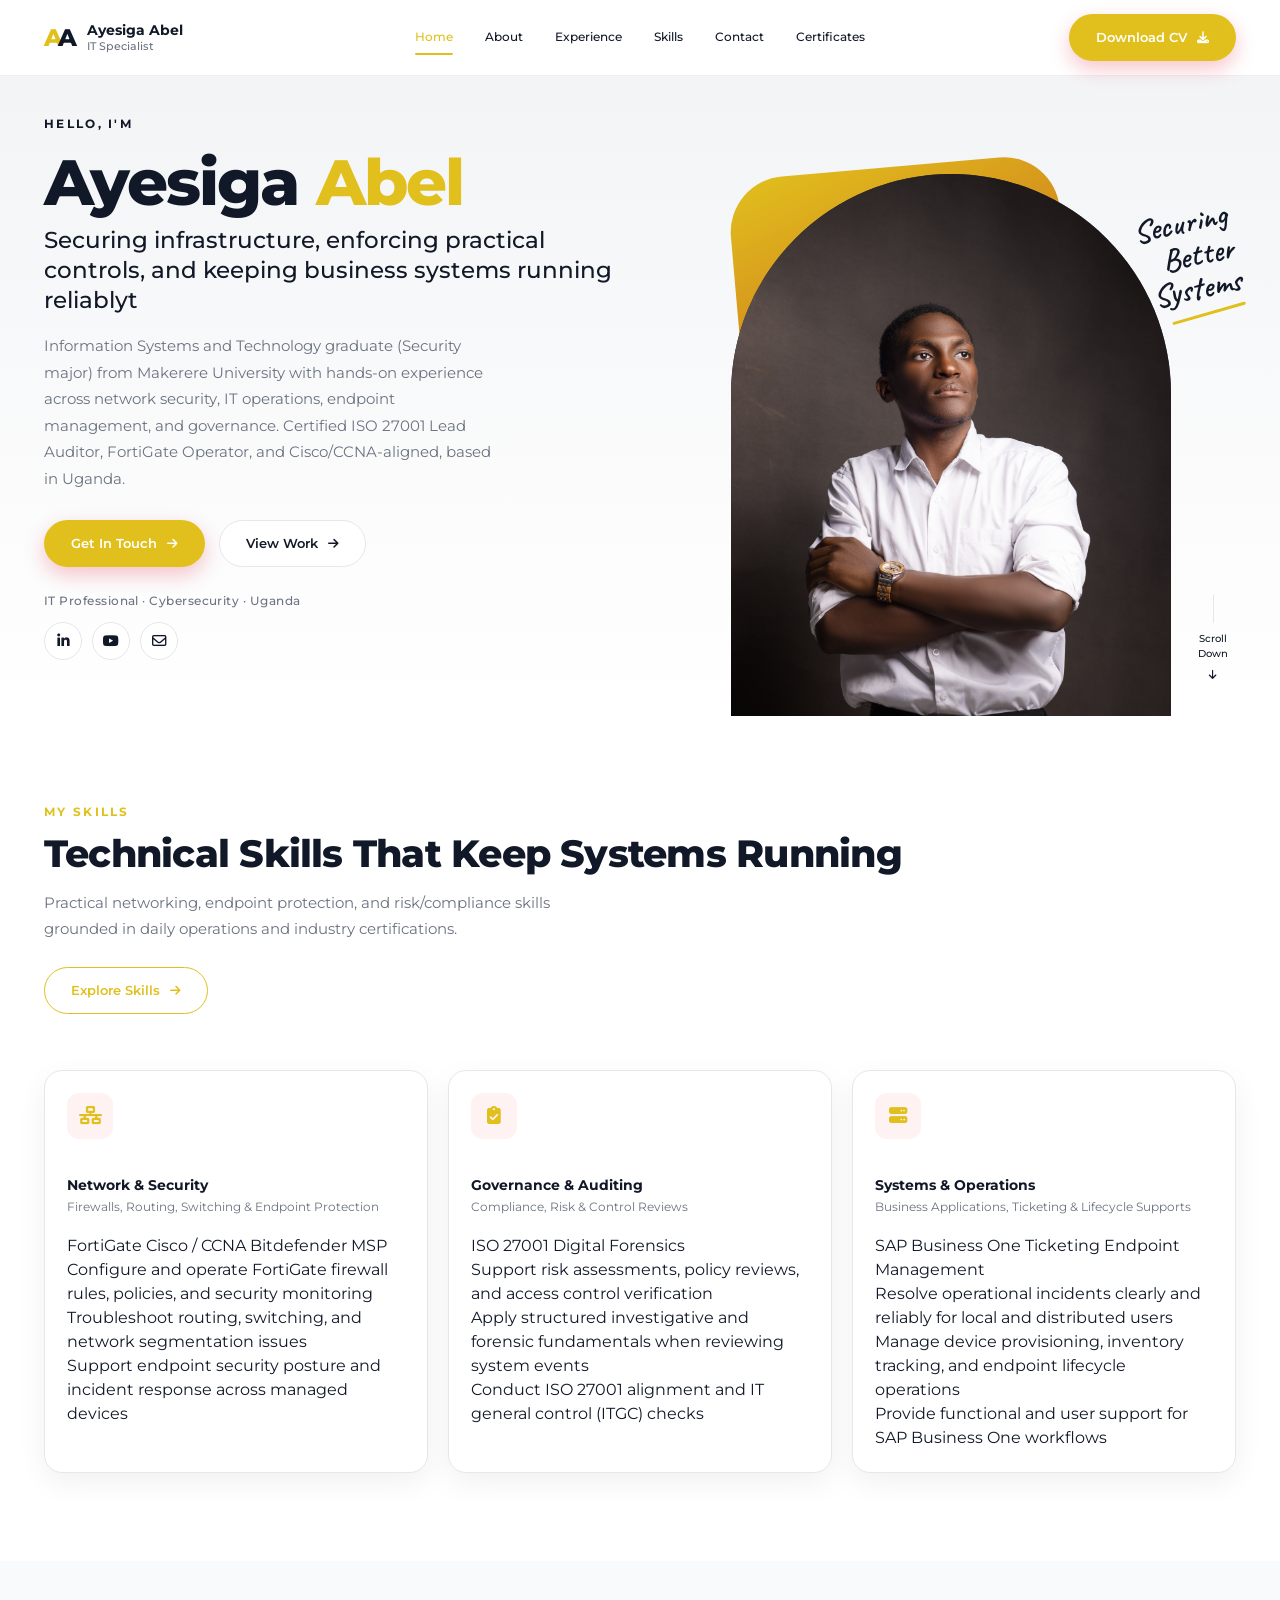
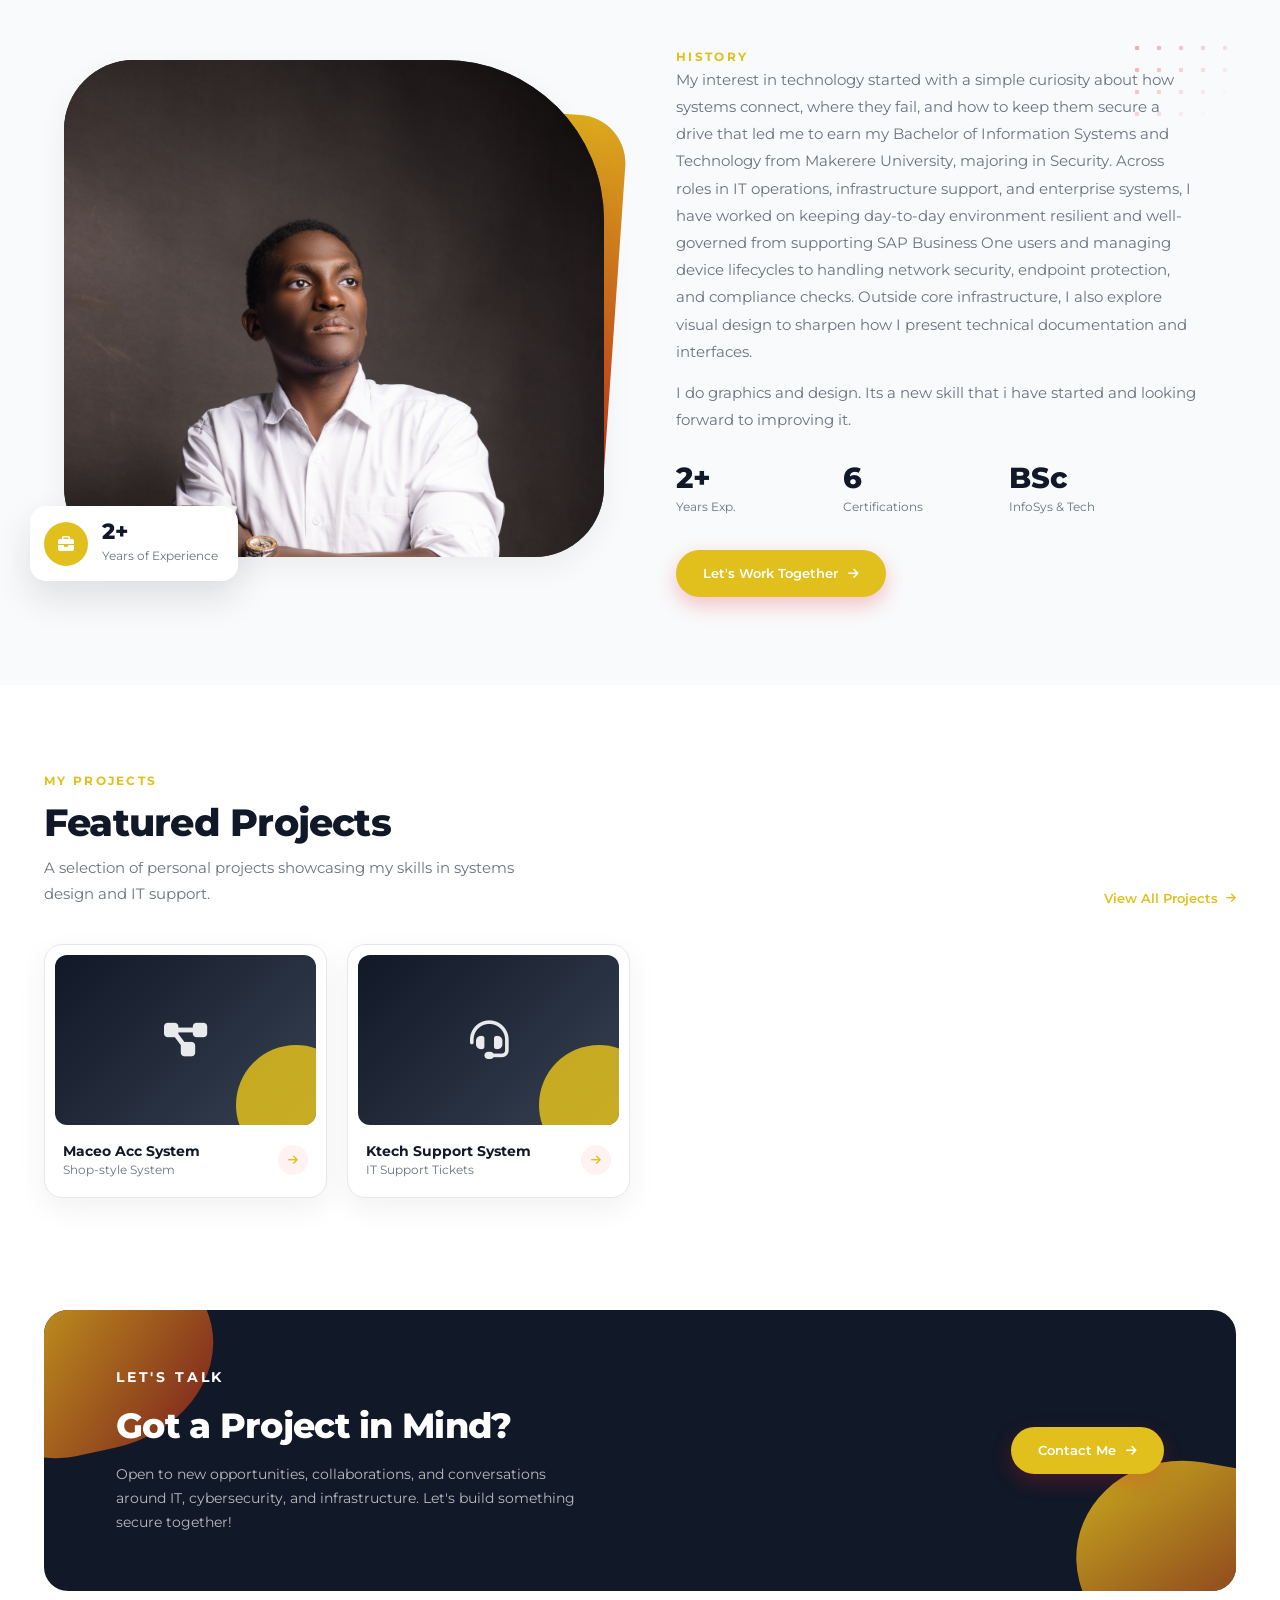
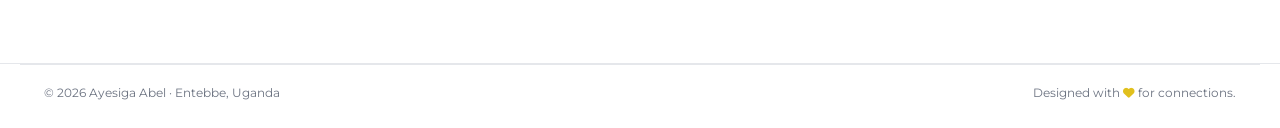
==== commit ec8bf840: "Update index.html" ====
--- a/index.html
+++ b/index.html
@@ -43,11 +43,10 @@
                 <div class="hero-copy">
                     <p class="eyebrow">Hello, I'm</p>
                     <h1>Ayesiga <span>Abel</span></h1>
-                    <p class="hero-role">IT Specialist &nbsp;·&nbsp; IS Auditor &nbsp;·&nbsp; Cyber Enthusiast</p>
+                    <p class="hero-role">Securing infrastructure, enforcing practical controls, and keeping business systems running reliablyt</p>
                     <p class="hero-desc">
-                        A highly motivated information systems and technology professional with hands-on
-                        exposure in IT Operations, ICT Infrastructure, Cybersecurity and System Administration.
-                        Certified ISO 27001 Lead Auditor, FortiGate Operator, CISCO and CCNA certified.
+                        Information Systems and Technology graduate (Security major) from Makerere University with hands-on experience across network security, IT operations,
+                        endpoint management, and governance. Certified ISO 27001 Lead Auditor, FortiGate Operator, and Cisco/CCNA-aligned, based in Uganda.
                     </p>
                     <div class="hero-ctas">
                         <a href="contact.html" class="btn btn-red">Get In Touch <i class="fas fa-arrow-right"></i></a>
@@ -77,7 +76,7 @@
         <div>
             <p class="eyebrow red">My Skills</p>
             <h2 class="section-title">Technical Skills That Keep Systems Running</h2>
-            <p class="lede">Networking, security and infrastructure skills backed by hands-on experience and industry certifications.</p>
+            <p class="lede">Practical networking, endpoint protection, and risk/compliance skills grounded in daily operations and industry certifications.</p>
             <a href="skills.html" class="btn btn-outline-red">Explore Skills <i class="fas fa-arrow-right"></i></a>
         </div>
         <div class="skill-cards">
@@ -85,7 +84,7 @@
             <div class="skill-card">
                 <div class="skill-icon"><i class="fas fa-network-wired"></i></div>
                 <h3>Network &amp; Security</h3>
-                <p>Firewalls, Routing &amp; Switching</p>
+                <p>Firewalls, Routing, Switching & Endpoint Protection</p>
                 <div class="skill-proof">
                     <div class="skill-tools">
                         <span>FortiGate</span>
@@ -93,9 +92,9 @@
                         <span>Bitdefender MSP</span>
                     </div>
                     <ul>
-                        <li>FortiGate firewall configuration and operation</li>
-                        <li>Cisco routing and switching troubleshooting</li>
-                        <li>Network segmentation and monitoring</li>
+                        <li>Configure and operate FortiGate firewall rules, policies, and security monitoring</li>
+                        <li>Troubleshoot routing, switching, and network segmentation issues</li>
+                        <li>Support endpoint security posture and incident response across managed devices</li>
                     </ul>
                 </div>
             </div>
@@ -103,16 +102,16 @@
             <div class="skill-card">
                 <div class="skill-icon"><i class="fas fa-clipboard-check"></i></div>
                 <h3>Governance &amp; Auditing</h3>
-                <p>Compliance &amp; Risk</p>
+                <p>Compliance, Risk & Control Reviews</p>
                 <div class="skill-proof">
                     <div class="skill-tools">
                         <span>ISO 27001</span>
                         <span>Digital Forensics</span>
                     </div>
                     <ul>
-                        <li>ISO 27001 alignment checks</li>
-                        <li>Risk and compliance reviews</li>
-                        <li>Access control reviews</li>
+                        <li>Support risk assessments, policy reviews, and access control verification</li>
+                        <li>Apply structured investigative and forensic fundamentals when reviewing system events</li>
+                        <li>Conduct ISO 27001 alignment and IT general control (ITGC) checks</li>
                     </ul>
                 </div>
             </div>
@@ -120,7 +119,7 @@
             <div class="skill-card">
                 <div class="skill-icon"><i class="fas fa-server"></i></div>
                 <h3>Systems &amp; Operations</h3>
-                <p>Support, Devices &amp; Business Systems</p>
+                <p>Business Applications, Ticketing & Lifecycle Supports</p>
                 <div class="skill-proof">
                     <div class="skill-tools">
                         <span>SAP Business One</span>
@@ -128,9 +127,9 @@
                         <span>Endpoint Management</span>
                     </div>
                     <ul>
-                        <li>SAP B1 user support</li>
-                        <li>Endpoint and device lifecycle management</li>
-                        <li>Incident resolution for local and global users</li>
+                        <li>Resolve operational incidents clearly and reliably for local and distributed users</li>
+                        <li>Manage device provisioning, inventory tracking, and endpoint lifecycle operations</li>
+                        <li>Provide functional and user support for SAP Business One workflows</li>
                     </ul>
                 </div>
             </div>
@@ -158,13 +157,12 @@
                     <div class="dots"></div>
                     <p class="eyebrow red">History</p>
                     <p class="bio">
-                        My fascination with technology started with a simple curiosity about how systems connect, break, and stay secure a 
-                        drive that led me to earn my Bachelor of Information Systems and Technology from <strong>Makerere University</strong> 
-                         with a major in Security. With over 2 years of relative experience in IT Operations and Infrastructure, I bring both the
-                        theory and the hands-on practice.
-                        <p class="bio">Over the years, I’ve built a versatile background across the IT landscape. From managing enterprise ERP environments (SAP B1) 
-                        and coordinating global device lifecycles to my current role in ICT and Network Support, 
-                        I specialize in keeping organizational infrastructure resilient, compliant, and running smoothly.</p>
+                        My interest in technology started with a simple curiosity about how systems connect, where they fail, and how to keep them secure 
+                        a drive that led me to earn my Bachelor of Information Systems and Technology from Makerere University, majoring in Security.
+                        Across roles in IT operations, infrastructure support, and enterprise systems, I have worked on keeping day-to-day environment
+                        resilient and well-governed from supporting SAP Business One users and managing device lifecycles to handling network security,
+                        endpoint protection, and compliance checks. Outside core infrastructure, I also explore visual design to sharpen how I present
+                        technical documentation and interfaces.</p>
                     </p>
                     <p class="bio"> I do graphics and design. Its a new skill that i have started and 
                         looking forward to improving it.
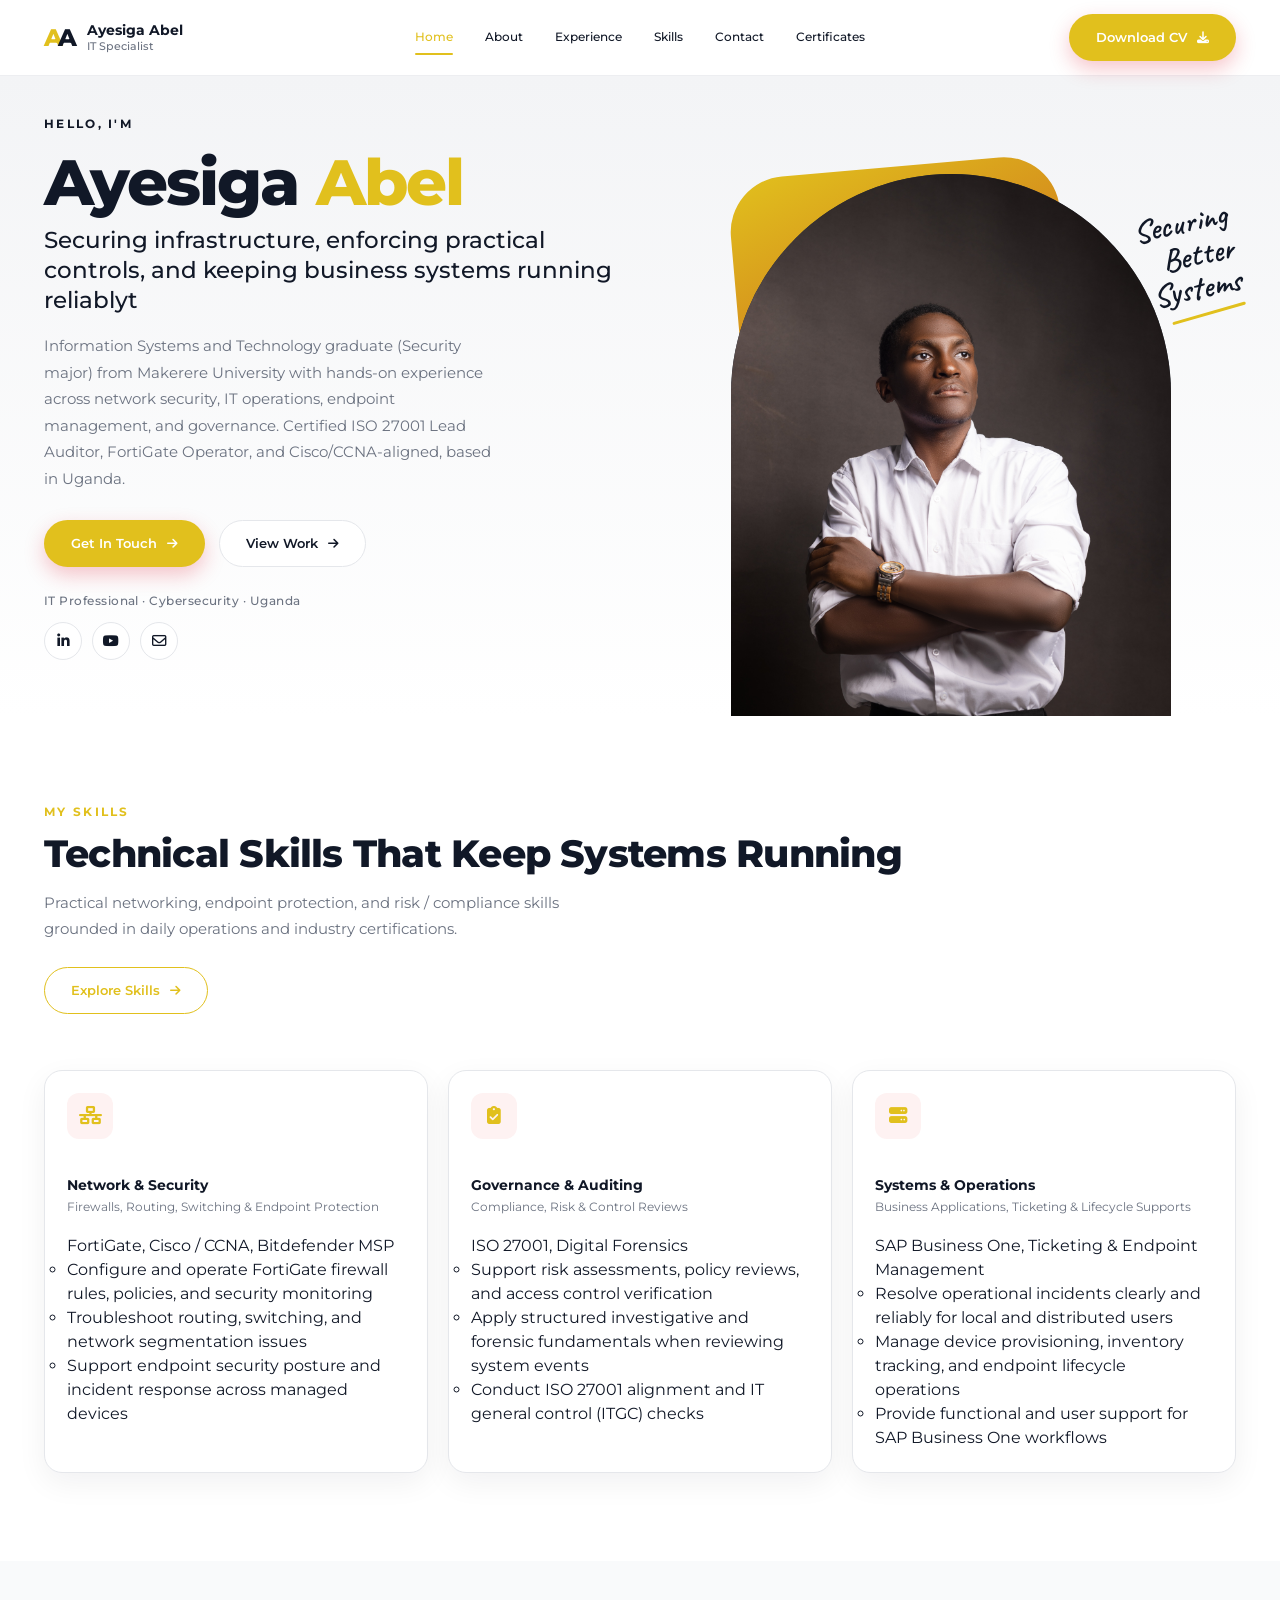
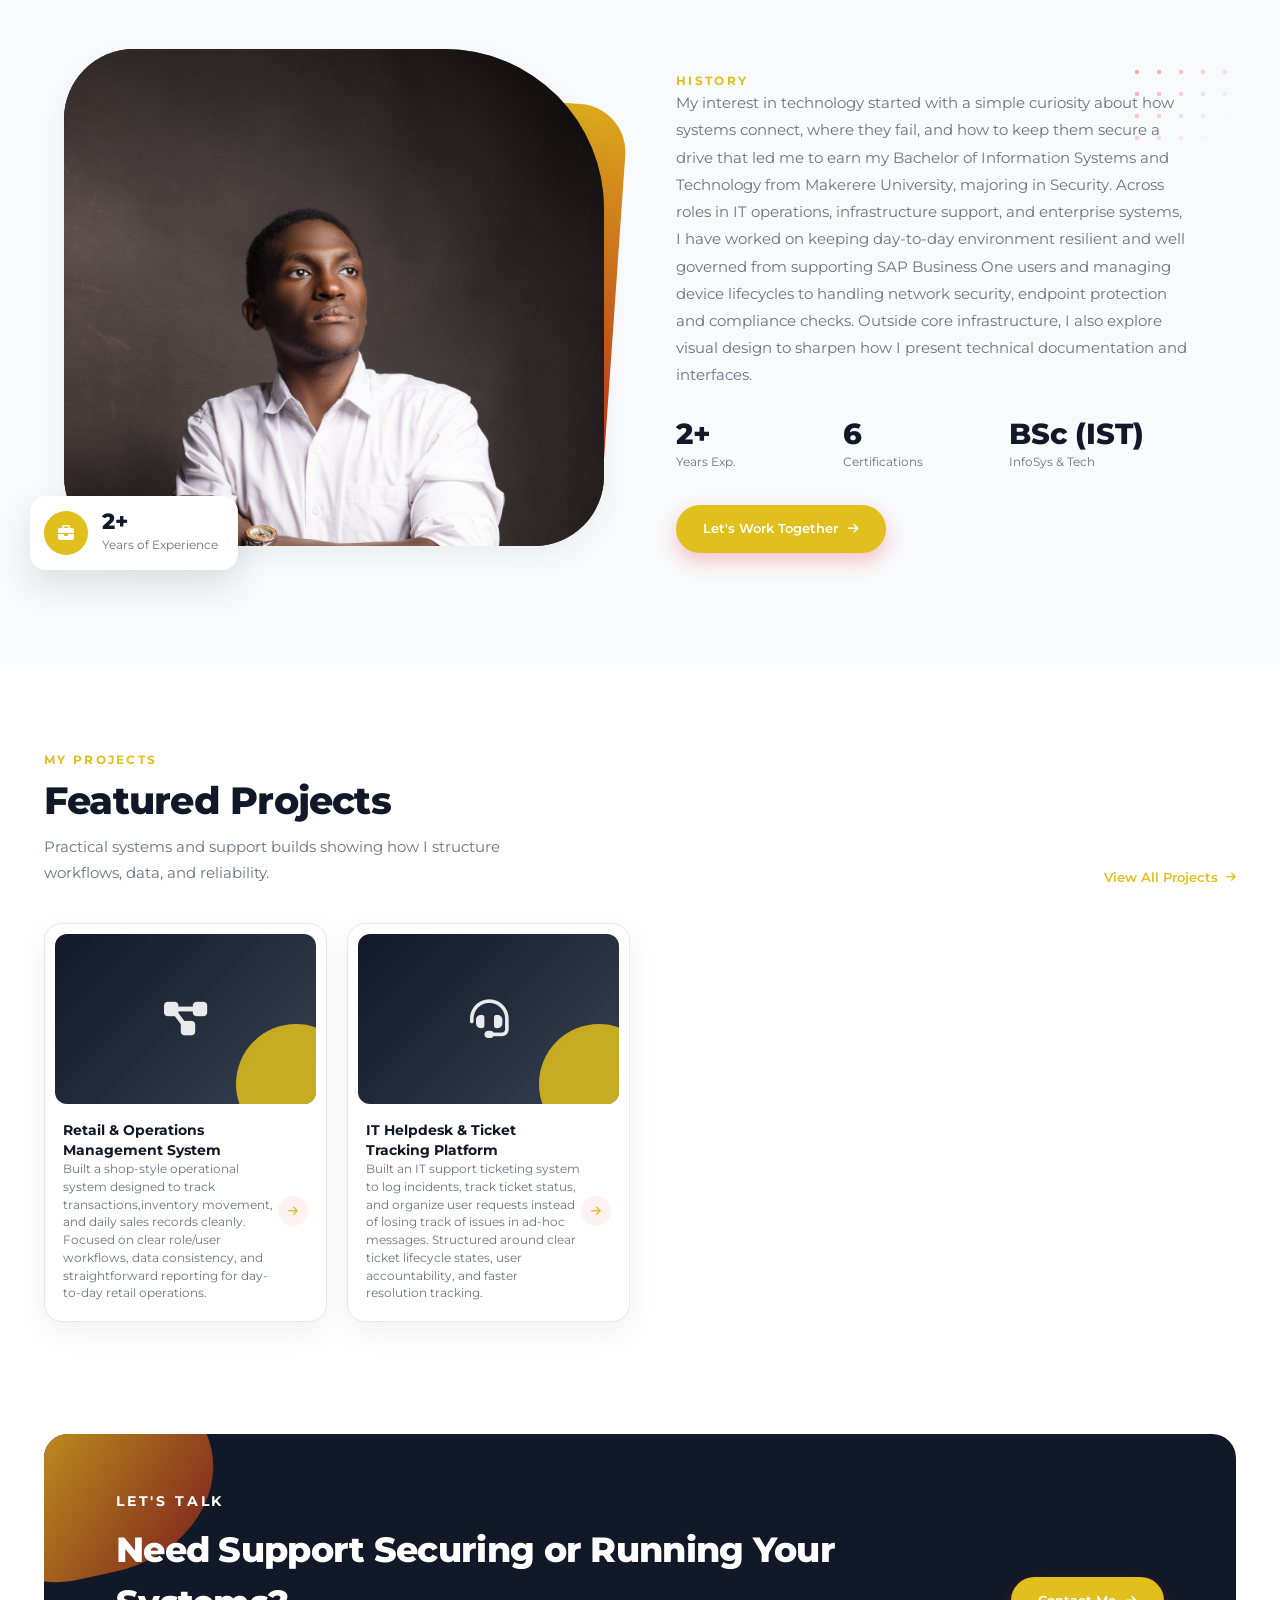
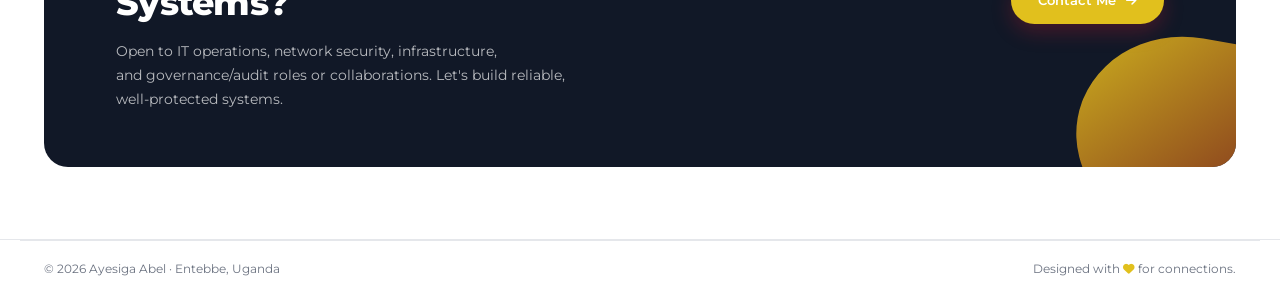
==== commit aae93941: "Update index.html" ====
--- a/index.html
+++ b/index.html
@@ -65,7 +65,7 @@
                     <img class="hero-photo" src="Test_P.jpg" alt="Ayesiga Abel">
                     <!-- TODO: change this handwritten tagline to your own -->
                     <p class="hero-script script">Securing<br>Better<br>Systems</p>
-                    <a href="#skills" class="scroll-down">Scroll<br>Down <i class="fas fa-arrow-down"></i></a>
+                   <!-- <a href="#skills" class="scroll-down">Scroll<br>Down <i class="fas fa-arrow-down"></i></a> -->
                 </div>
             </div>
         </section>
@@ -76,7 +76,7 @@
         <div>
             <p class="eyebrow red">My Skills</p>
             <h2 class="section-title">Technical Skills That Keep Systems Running</h2>
-            <p class="lede">Practical networking, endpoint protection, and risk/compliance skills grounded in daily operations and industry certifications.</p>
+            <p class="lede">Practical networking, endpoint protection, and risk / compliance skills grounded in daily operations and industry certifications.</p>
             <a href="skills.html" class="btn btn-outline-red">Explore Skills <i class="fas fa-arrow-right"></i></a>
         </div>
         <div class="skill-cards">
@@ -84,14 +84,14 @@
             <div class="skill-card">
                 <div class="skill-icon"><i class="fas fa-network-wired"></i></div>
                 <h3>Network &amp; Security</h3>
-                <p>Firewalls, Routing, Switching & Endpoint Protection</p>
+                <p>Firewalls, Routing, Switching &amp; Endpoint Protection</p>
                 <div class="skill-proof">
                     <div class="skill-tools">
-                        <span>FortiGate</span>
-                        <span>Cisco / CCNA</span>
+                        <span>FortiGate, </span>
+                        <span>Cisco / CCNA, </span>
                         <span>Bitdefender MSP</span>
                     </div>
-                    <ul>
+                    <ul style="list-style-type: circle;">
                         <li>Configure and operate FortiGate firewall rules, policies, and security monitoring</li>
                         <li>Troubleshoot routing, switching, and network segmentation issues</li>
                         <li>Support endpoint security posture and incident response across managed devices</li>
@@ -102,13 +102,13 @@
             <div class="skill-card">
                 <div class="skill-icon"><i class="fas fa-clipboard-check"></i></div>
                 <h3>Governance &amp; Auditing</h3>
-                <p>Compliance, Risk & Control Reviews</p>
+                <p>Compliance, Risk &amp; Control Reviews</p>
                 <div class="skill-proof">
                     <div class="skill-tools">
-                        <span>ISO 27001</span>
+                        <span>ISO 27001, </span>
                         <span>Digital Forensics</span>
                     </div>
-                    <ul>
+                    <ul style="list-style-type: circle;">
                         <li>Support risk assessments, policy reviews, and access control verification</li>
                         <li>Apply structured investigative and forensic fundamentals when reviewing system events</li>
                         <li>Conduct ISO 27001 alignment and IT general control (ITGC) checks</li>
@@ -119,14 +119,14 @@
             <div class="skill-card">
                 <div class="skill-icon"><i class="fas fa-server"></i></div>
                 <h3>Systems &amp; Operations</h3>
-                <p>Business Applications, Ticketing & Lifecycle Supports</p>
+                <p>Business Applications, Ticketing &amp; Lifecycle Supports</p>
                 <div class="skill-proof">
                     <div class="skill-tools">
-                        <span>SAP Business One</span>
-                        <span>Ticketing</span>
+                        <span>SAP Business One, </span>
+                        <span>Ticketing &amp;</span>
                         <span>Endpoint Management</span>
                     </div>
-                    <ul>
+                   <ul style="list-style-type: circle;">
                         <li>Resolve operational incidents clearly and reliably for local and distributed users</li>
                         <li>Manage device provisioning, inventory tracking, and endpoint lifecycle operations</li>
                         <li>Provide functional and user support for SAP Business One workflows</li>
@@ -159,18 +159,15 @@
                     <p class="bio">
                         My interest in technology started with a simple curiosity about how systems connect, where they fail, and how to keep them secure 
                         a drive that led me to earn my Bachelor of Information Systems and Technology from Makerere University, majoring in Security.
-                        Across roles in IT operations, infrastructure support, and enterprise systems, I have worked on keeping day-to-day environment
-                        resilient and well-governed from supporting SAP Business One users and managing device lifecycles to handling network security,
-                        endpoint protection, and compliance checks. Outside core infrastructure, I also explore visual design to sharpen how I present
+                        Across roles in IT operations, infrastructure support, and enterprise systems,<br> I have worked on keeping day-to-day environment
+                        resilient and well governed from supporting SAP Business One users and managing device lifecycles to handling network security,
+                        endpoint protection and compliance checks. Outside core infrastructure, I also explore visual design to sharpen how I present
                         technical documentation and interfaces.</p>
-                    </p>
-                    <p class="bio"> I do graphics and design. Its a new skill that i have started and 
-                        looking forward to improving it.
                     </p>
                     <div class="stats-row">
                         <div><strong>2+</strong><span>Years Exp.</span></div>
                         <div><strong>6</strong><span>Certifications</span></div>
-                        <div><strong>BSc</strong><span>InfoSys &amp; Tech</span></div>
+                        <div><strong>BSc (IST)</strong><span>InfoSys &amp; Tech</span></div>
                     </div>
                     <a href="contact.html" class="btn btn-red">Let's Work Together <i class="fas fa-arrow-right"></i></a>
                 </div>
@@ -184,7 +181,7 @@
                     <div>
                         <p class="eyebrow red">My Projects</p>
                         <h2 class="section-title">Featured Projects</h2>
-                        <p class="lede">A selection of personal projects showcasing my skills in systems design and IT support.</p>
+                        <p class="lede">Practical systems and support builds showing how I structure workflows, data, and reliability.</p>
                     </div>
                     <a href="skills.html#projects" class="text-link">View All Projects <i class="fas fa-arrow-right"></i></a>
                 </div>
@@ -193,37 +190,32 @@
                     <a href="skills.html#projects" class="work-card">
                         <div class="work-thumb"><i class="fas fa-diagram-project"></i></div>
                         <div class="work-body">
-                            <div><h3>Maceo Acc System</h3><p>Shop-style System</p></div>
+                            <div><h3>Retail & Operations Management System</h3><p>Built a shop-style operational system 
+                                 designed to track transactions,inventory movement, and daily sales records cleanly.
+                                 Focused on clear role/user workflows, data consistency, and straightforward
+                                reporting for day-to-day retail operations.
+                            </p></div>
                             <span class="work-arrow"><i class="fas fa-arrow-right"></i></span>
                         </div>
                     </a>
                     <a href="skills.html#projects" class="work-card">
                         <div class="work-thumb"><i class="fas fa-headset"></i></div>
                         <div class="work-body">
-                            <div><h3>Ktech Support System</h3><p>IT Support Tickets</p></div>
+                            <div><h3>IT Helpdesk & Ticket Tracking Platform</h3><p>Built an IT support ticketing system
+                                to log incidents, track ticket status, and organize user requests instead of losing track
+                                of issues in ad-hoc messages. Structured around clear ticket lifecycle states, user 
+                                accountability, and faster resolution tracking.</p></div>
                             <span class="work-arrow"><i class="fas fa-arrow-right"></i></span>
                         </div>
-                    </a>
+                                        </a> 
+
                     <!--
-                    <!-- TODO: replace this placeholder with a real project (title, category, link) 
-                    <a href="skills.html#projects" class="work-card">
-                        <div class="work-thumb"><i class="fas fa-shield-halved"></i></div>
-                        <div class="work-body">
-                            <div><h3>Project Title</h3><p>Category</p></div>
-                            <span class="work-arrow"><i class="fas fa-arrow-right"></i></span>
-                        </div> 
-                    </a>
-                    <!-- TODO: replace this placeholder with a real project (title, category, link) 
-                    <a href="skills.html#projects" class="work-card">
-                        <div class="work-thumb"><i class="fas fa-network-wired"></i></div>
-                        <div class="work-body">
-                            <div><h3>Project Title</h3><p>Category</p></div>
-                            <span class="work-arrow"><i class="fas fa-arrow-right"></i></span>
-                        </div>
-                    </a>
-                </div>
-            </div>
-        -->
+                    PLACEHOLDER CARDS (add back when you have real projects)
+                    <a href="skills.html#projects" class="work-card"> ... </a>
+                    <a href="skills.html#projects" class="work-card"> ... </a>
+                    -->
+                </div>   <!-- .work-grid -->
+            </div>       <!-- .container -->
         </section>
 
         <!-- ══════════ CTA BANNER ══════════ -->
@@ -232,8 +224,9 @@
                 <div class="cta-banner">
                     <div class="cta-copy">
                         <p class="eyebrow">Let's Talk</p>
-                        <h2>Got a Project in Mind?</h2>
-                        <p>Open to new opportunities, collaborations, and conversations around IT, cybersecurity, and infrastructure. Let's build something secure together!</p>
+                        <h2>Need Support Securing or Running Your Systems?</h2>
+                        <p>Open to IT operations, network security, infrastructure,<br>
+                         and governance/audit roles or collaborations. Let's build reliable, well-protected systems.</p>
                     </div>
                     <a href="contact.html" class="btn btn-red">Contact Me <i class="fas fa-arrow-right"></i></a>
                 </div>
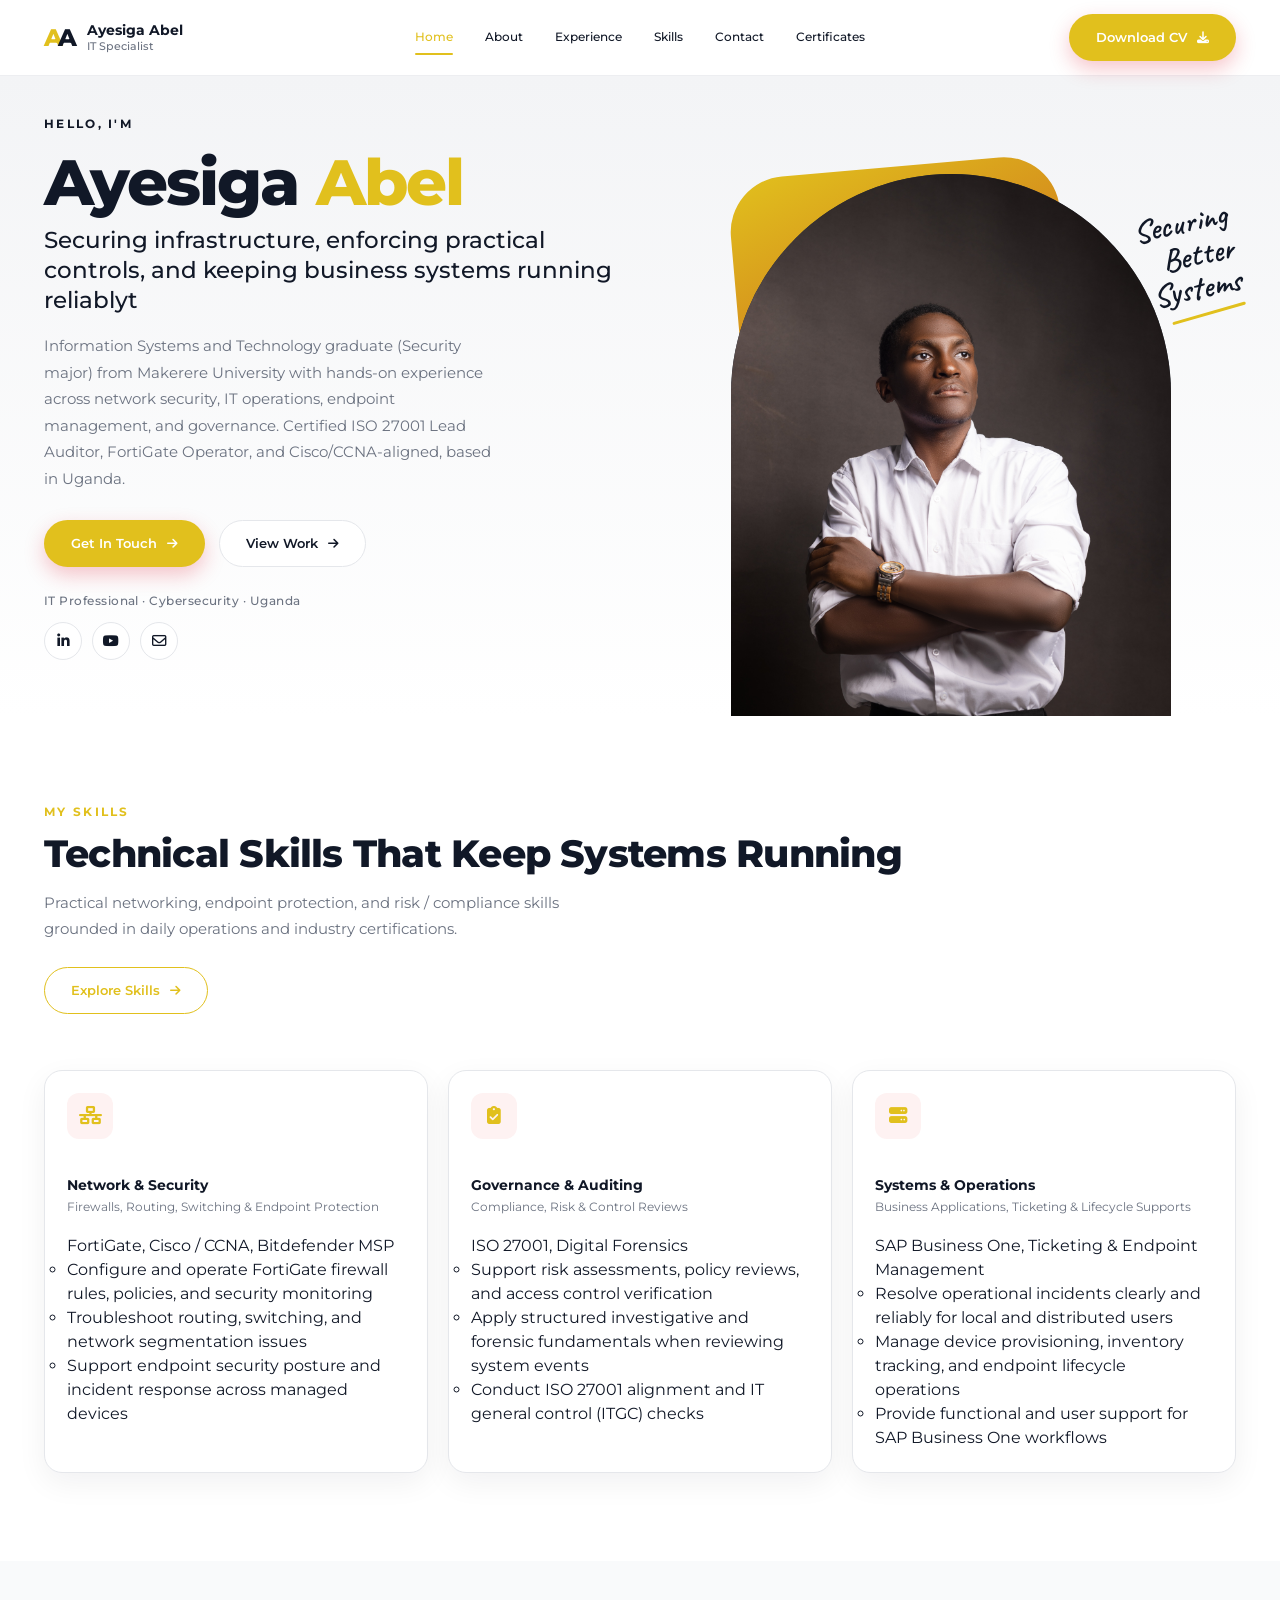
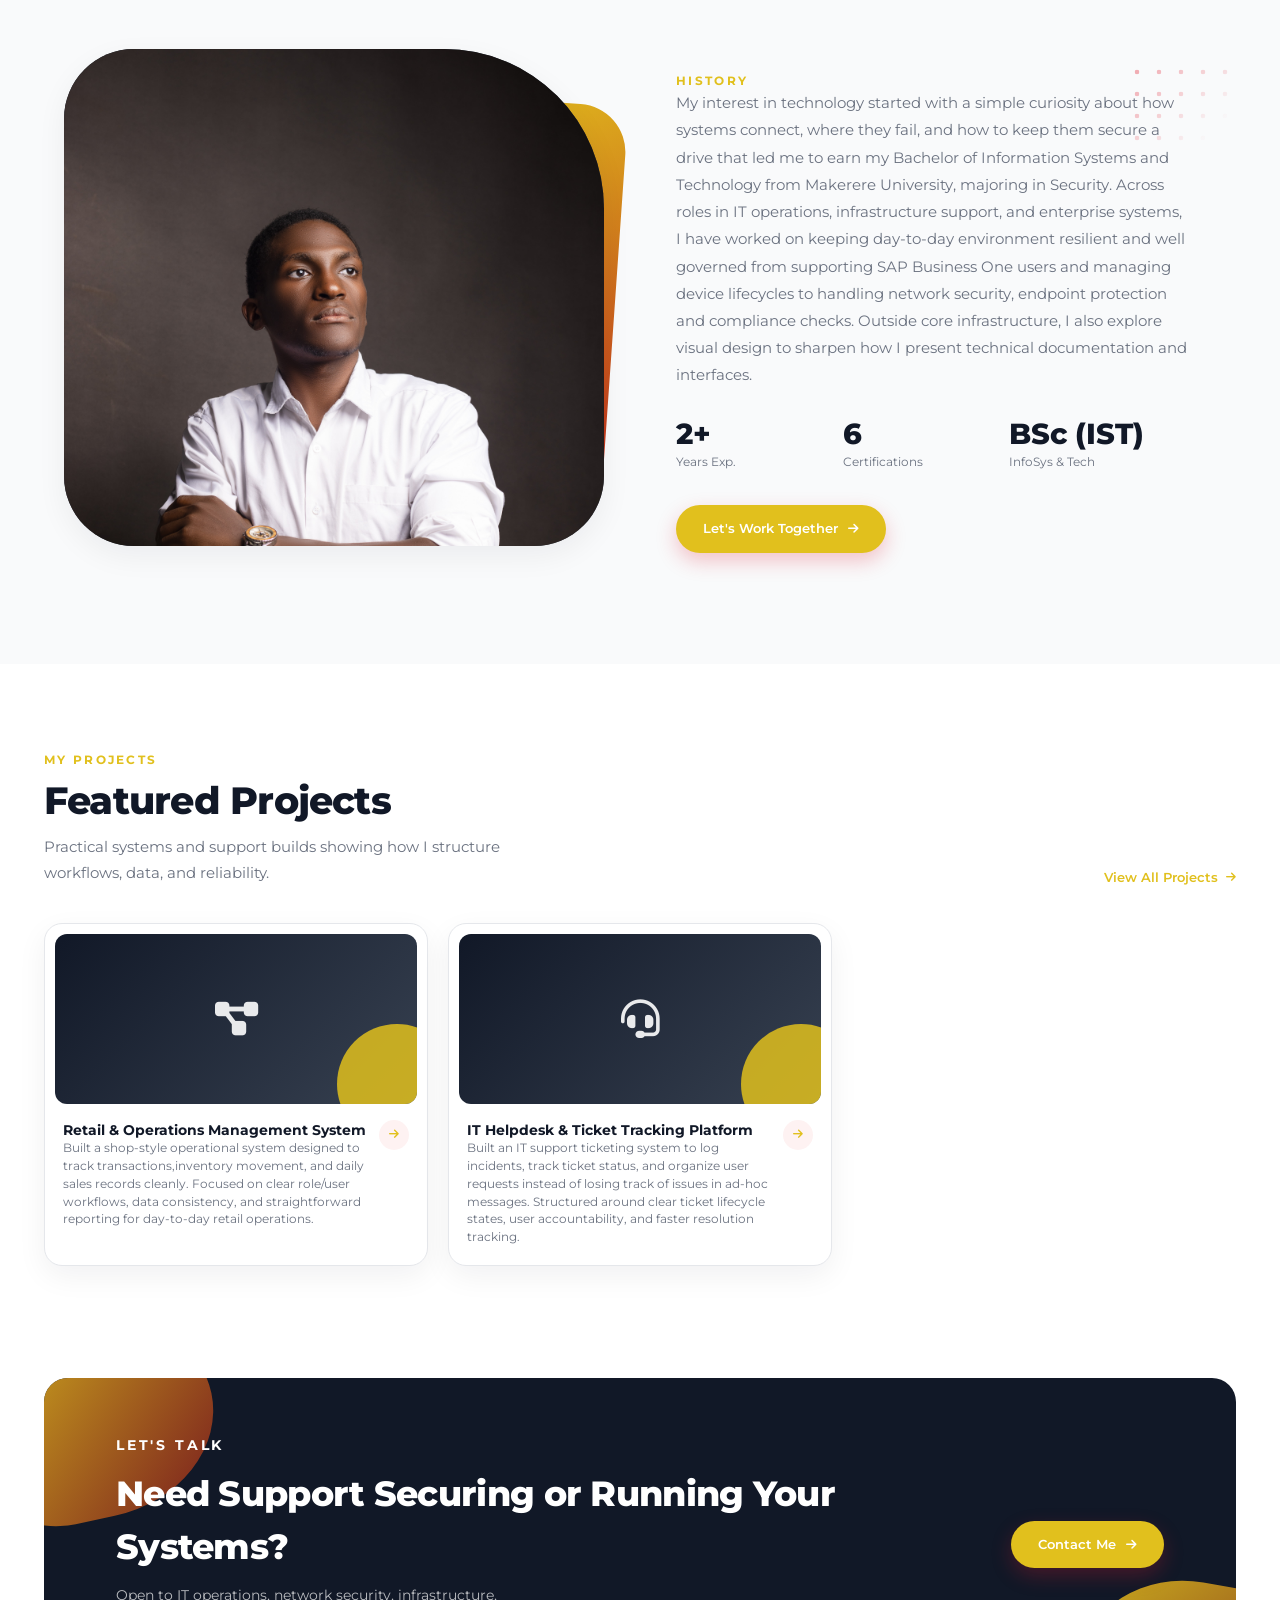
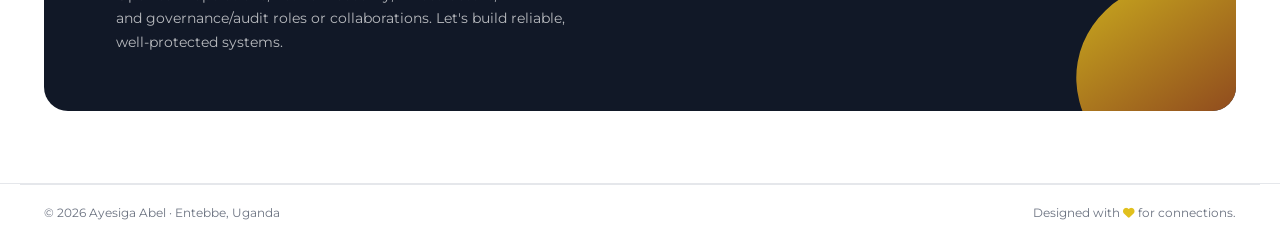
==== commit ff752525: "Update index.html" ====
--- a/index.html
+++ b/index.html
@@ -146,11 +146,11 @@
                     <!-- TODO: swap Test_P.jpg for a second photo (e.g. you at work) if you have one -->
                     <img class="about-photo" src="Test_P.jpg" alt="Ayesiga Abel at work">
                     <!-- TODO: change the handwritten callout -->
-                  <!--  <p class="about-callout script">Security<br>Minded <i class="fas fa-arrow-down"></i></p>-->
+                  <!--  <p class="about-callout script">Security<br>Minded <i class="fas fa-arrow-down"></i></p>
                     <div class="exp-badge">
                         <div class="ico"><i class="fas fa-briefcase"></i></div>
                         <div><strong>2+</strong><span>Years of Experience</span></div>
-                    </div>
+                    </div>-->
                 </div>
 
                 <div class="about-copy">
--- a/portfolio.css
+++ b/portfolio.css
@@ -891,3 +891,23 @@
 @media (max-width: 700px) {
     .exp-card { min-height: 0; }   /* no forced height on phones */
 }
+/* Project cards: same columns, gap and breakpoint as the skill cards */
+.work-grid {
+    grid-template-columns: repeat(3, 1fr);
+    gap: 20px;
+}
+
+/* Cards in the same row stretch to equal height */
+.work-card {
+    display: flex;
+    flex-direction: column;
+}
+.work-body {
+    flex: 1;
+    align-items: flex-start;   /* keep the arrow at the top beside the title */
+    gap: 12px;
+}
+
+@media (max-width: 900px) {
+    .work-grid { grid-template-columns: 1fr; }
+}
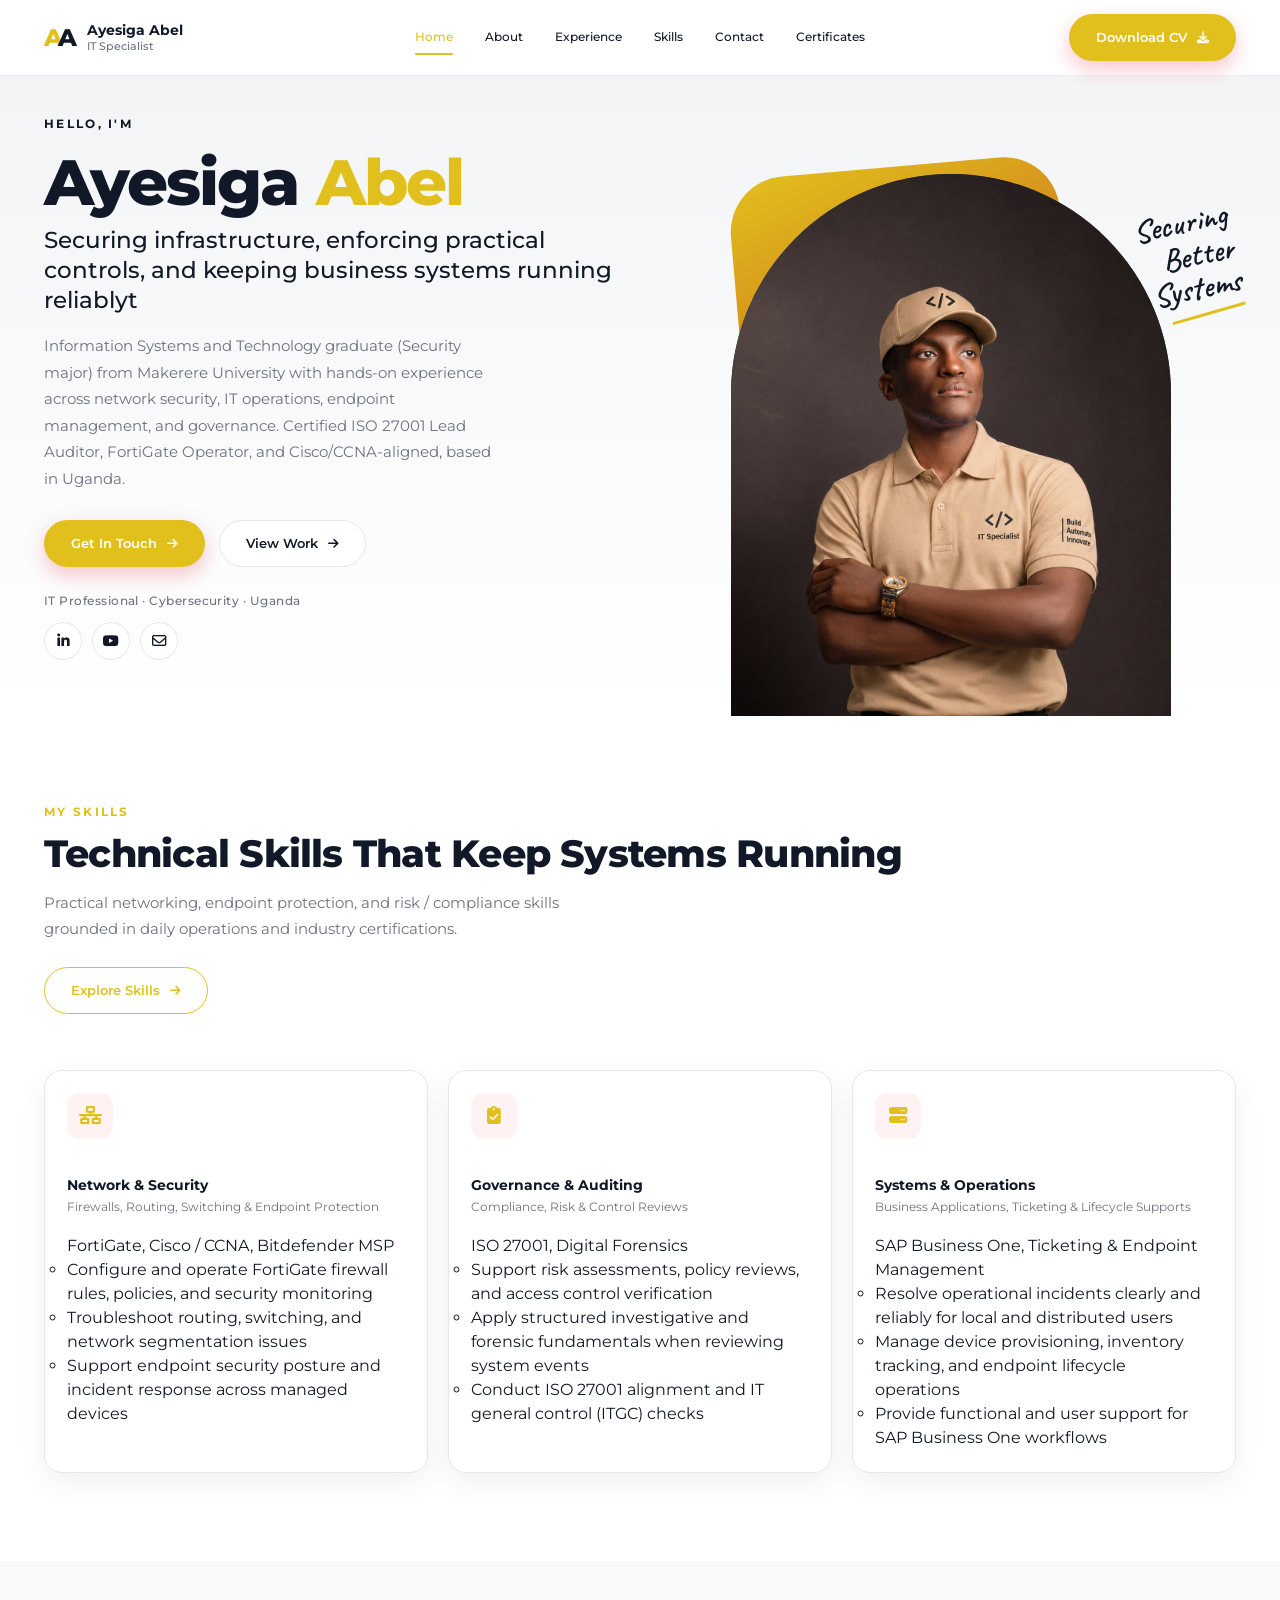
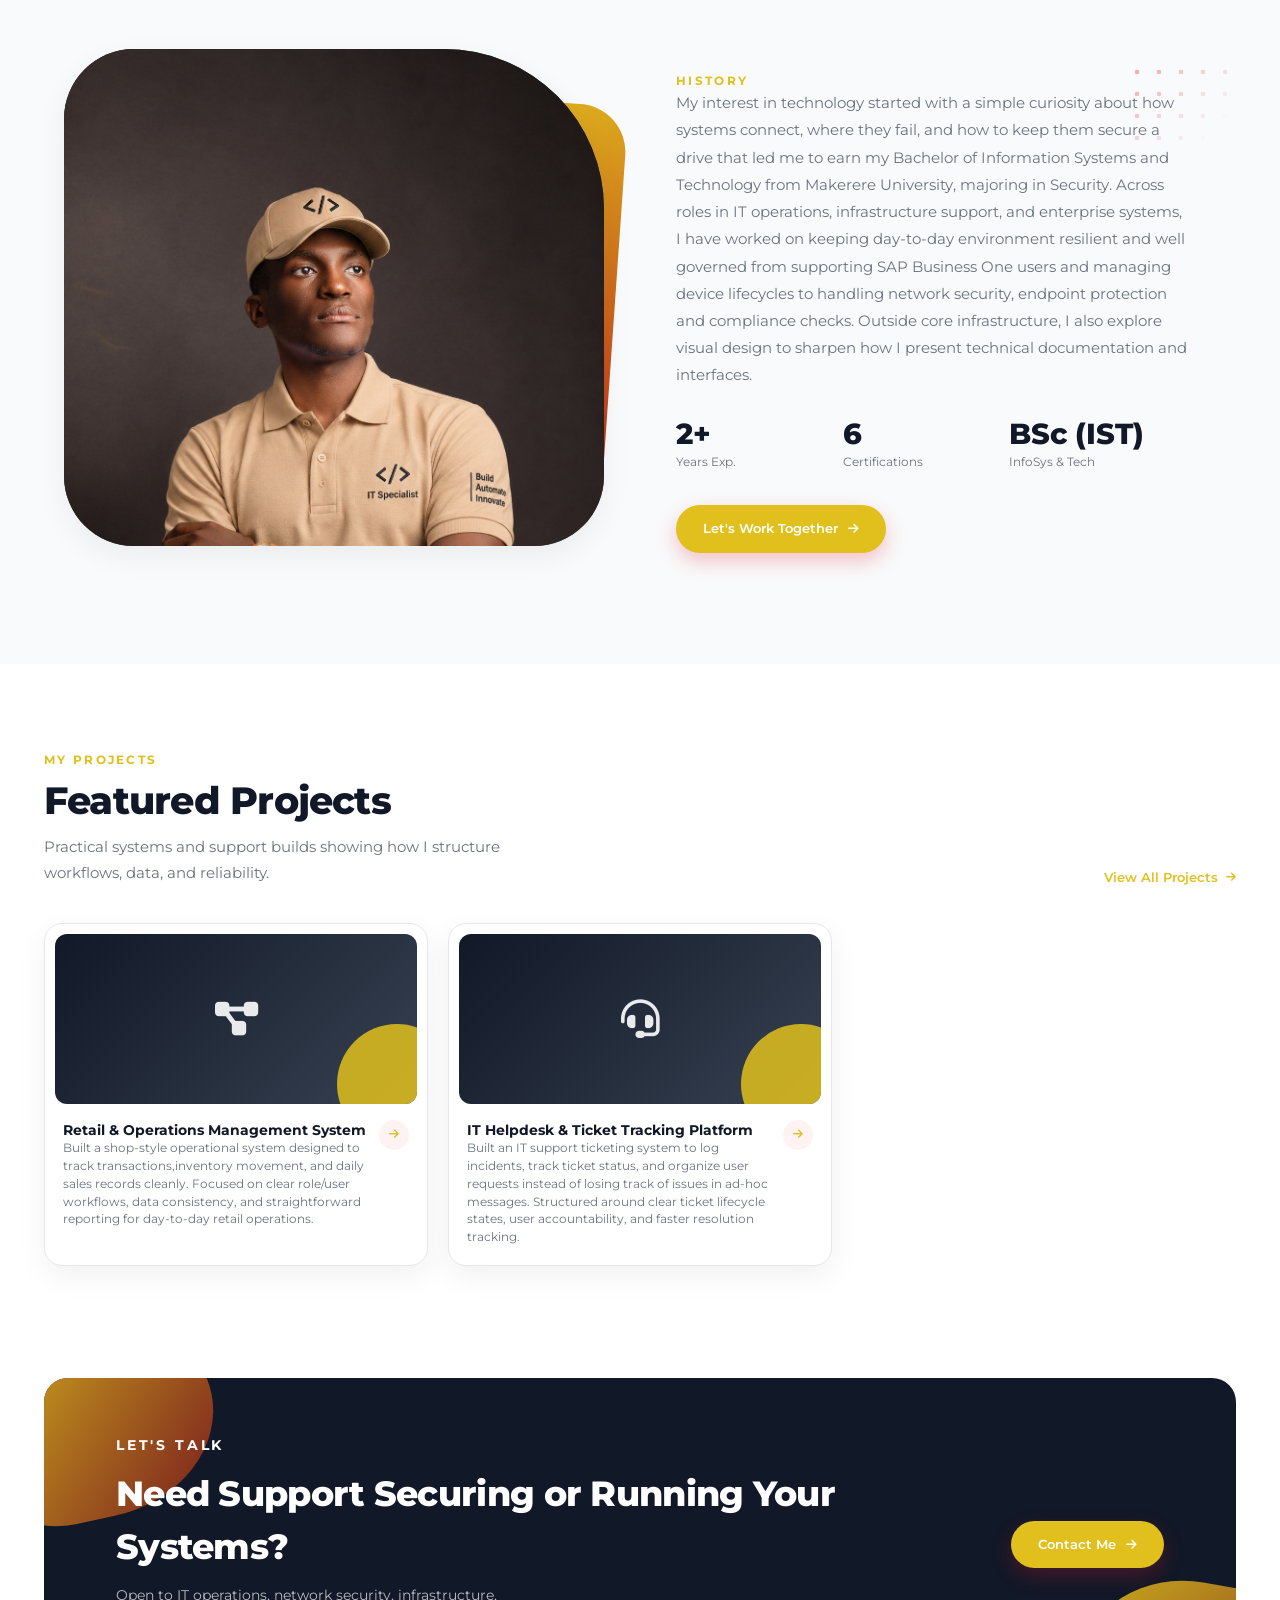
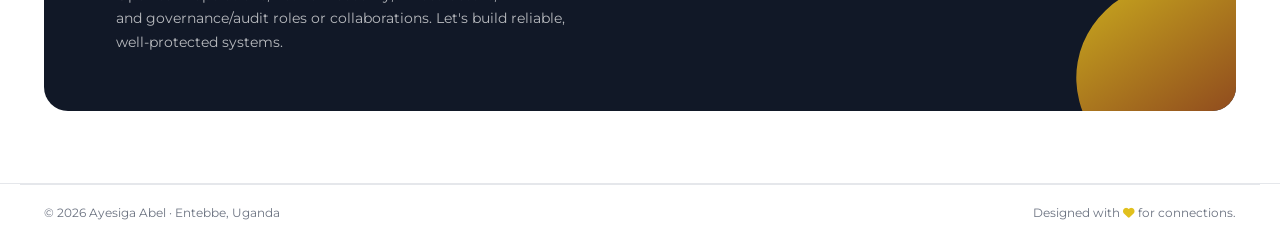
==== commit f5679323: "Update index.html" ====
--- a/index.html
+++ b/index.html
@@ -62,7 +62,7 @@
 
                 <div class="hero-visual">
                     <div class="hero-blob"></div>
-                    <img class="hero-photo" src="Test_P.jpg" alt="Ayesiga Abel">
+                    <img class="hero-photo" src="AbelPic.jpg" alt="Ayesiga Abel">
                     <!-- TODO: change this handwritten tagline to your own -->
                     <p class="hero-script script">Securing<br>Better<br>Systems</p>
                    <!-- <a href="#skills" class="scroll-down">Scroll<br>Down <i class="fas fa-arrow-down"></i></a> -->
@@ -144,7 +144,7 @@
                 <div class="about-visual">
                     <div class="about-red"></div>
                     <!-- TODO: swap Test_P.jpg for a second photo (e.g. you at work) if you have one -->
-                    <img class="about-photo" src="Test_P.jpg" alt="Ayesiga Abel at work">
+                    <img class="about-photo" src="AbelPic.jpg" alt="Ayesiga Abel at work">
                     <!-- TODO: change the handwritten callout -->
                   <!--  <p class="about-callout script">Security<br>Minded <i class="fas fa-arrow-down"></i></p>
                     <div class="exp-badge">
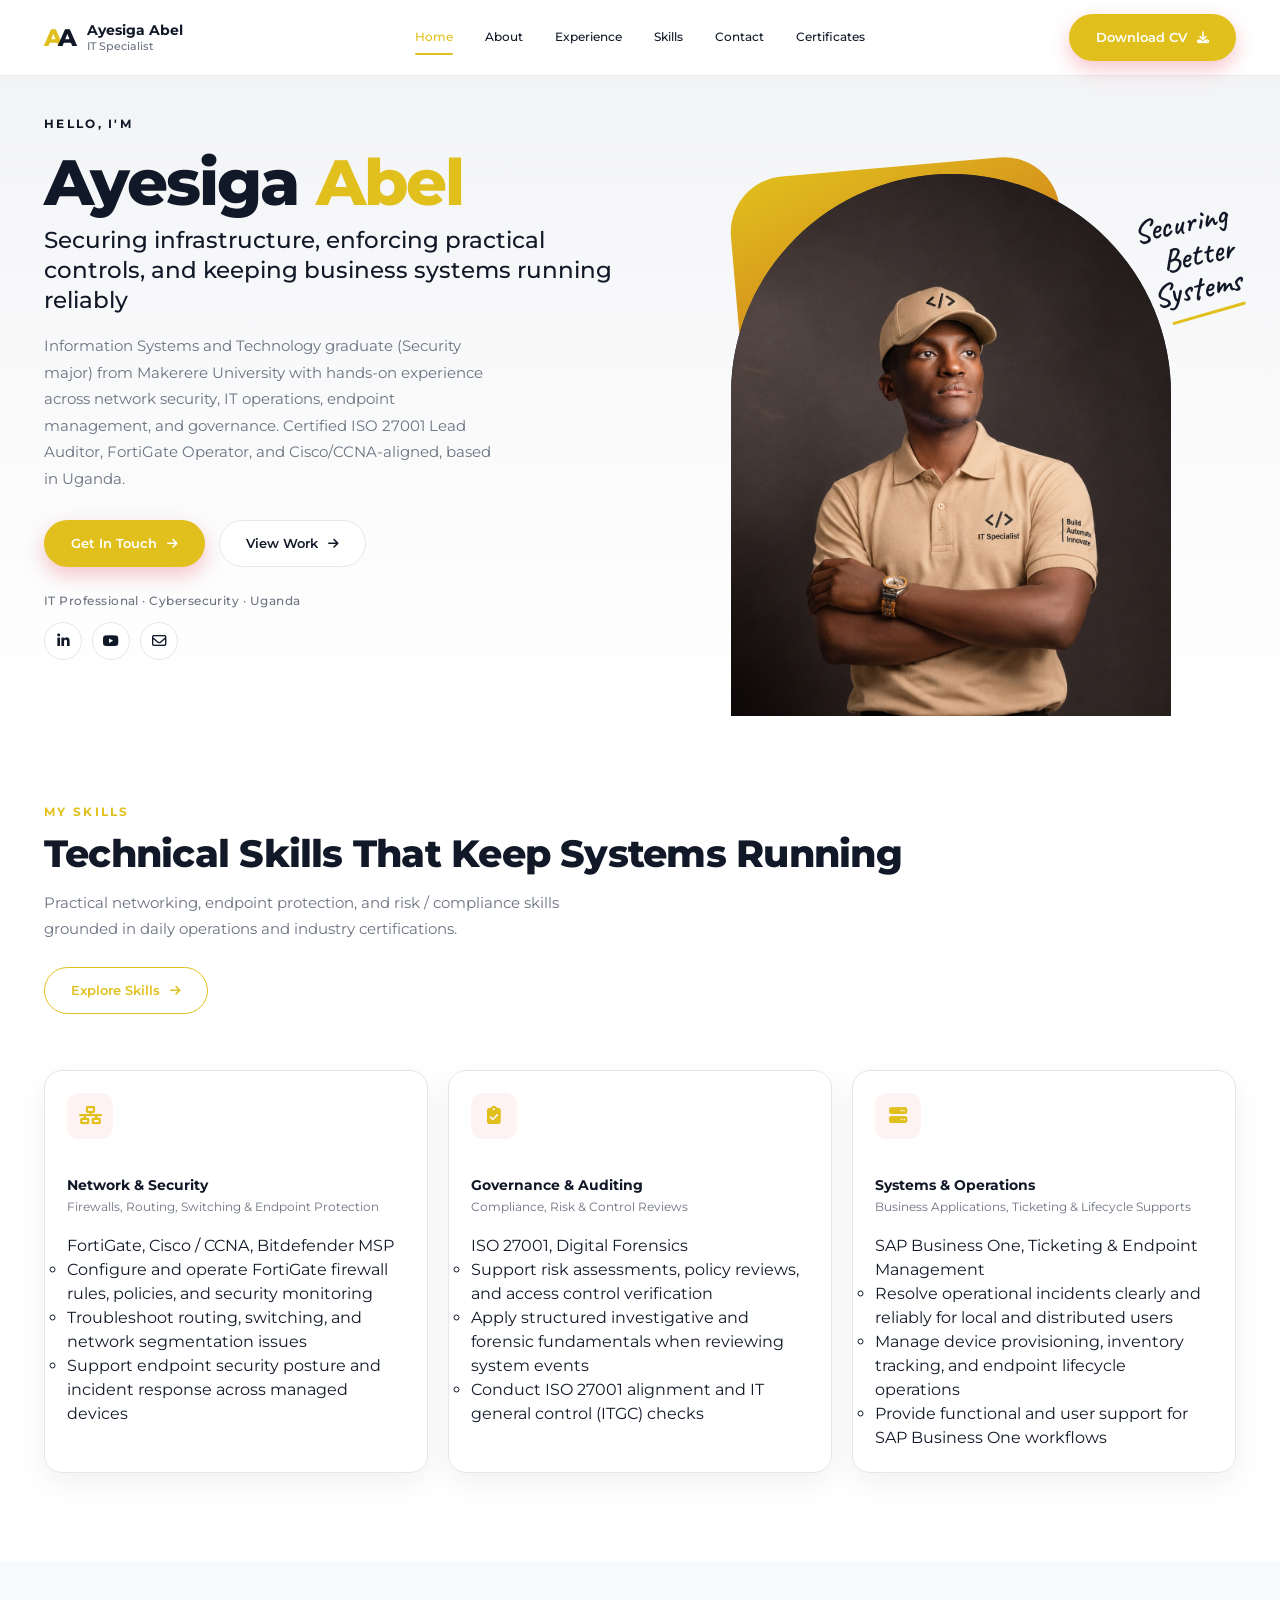
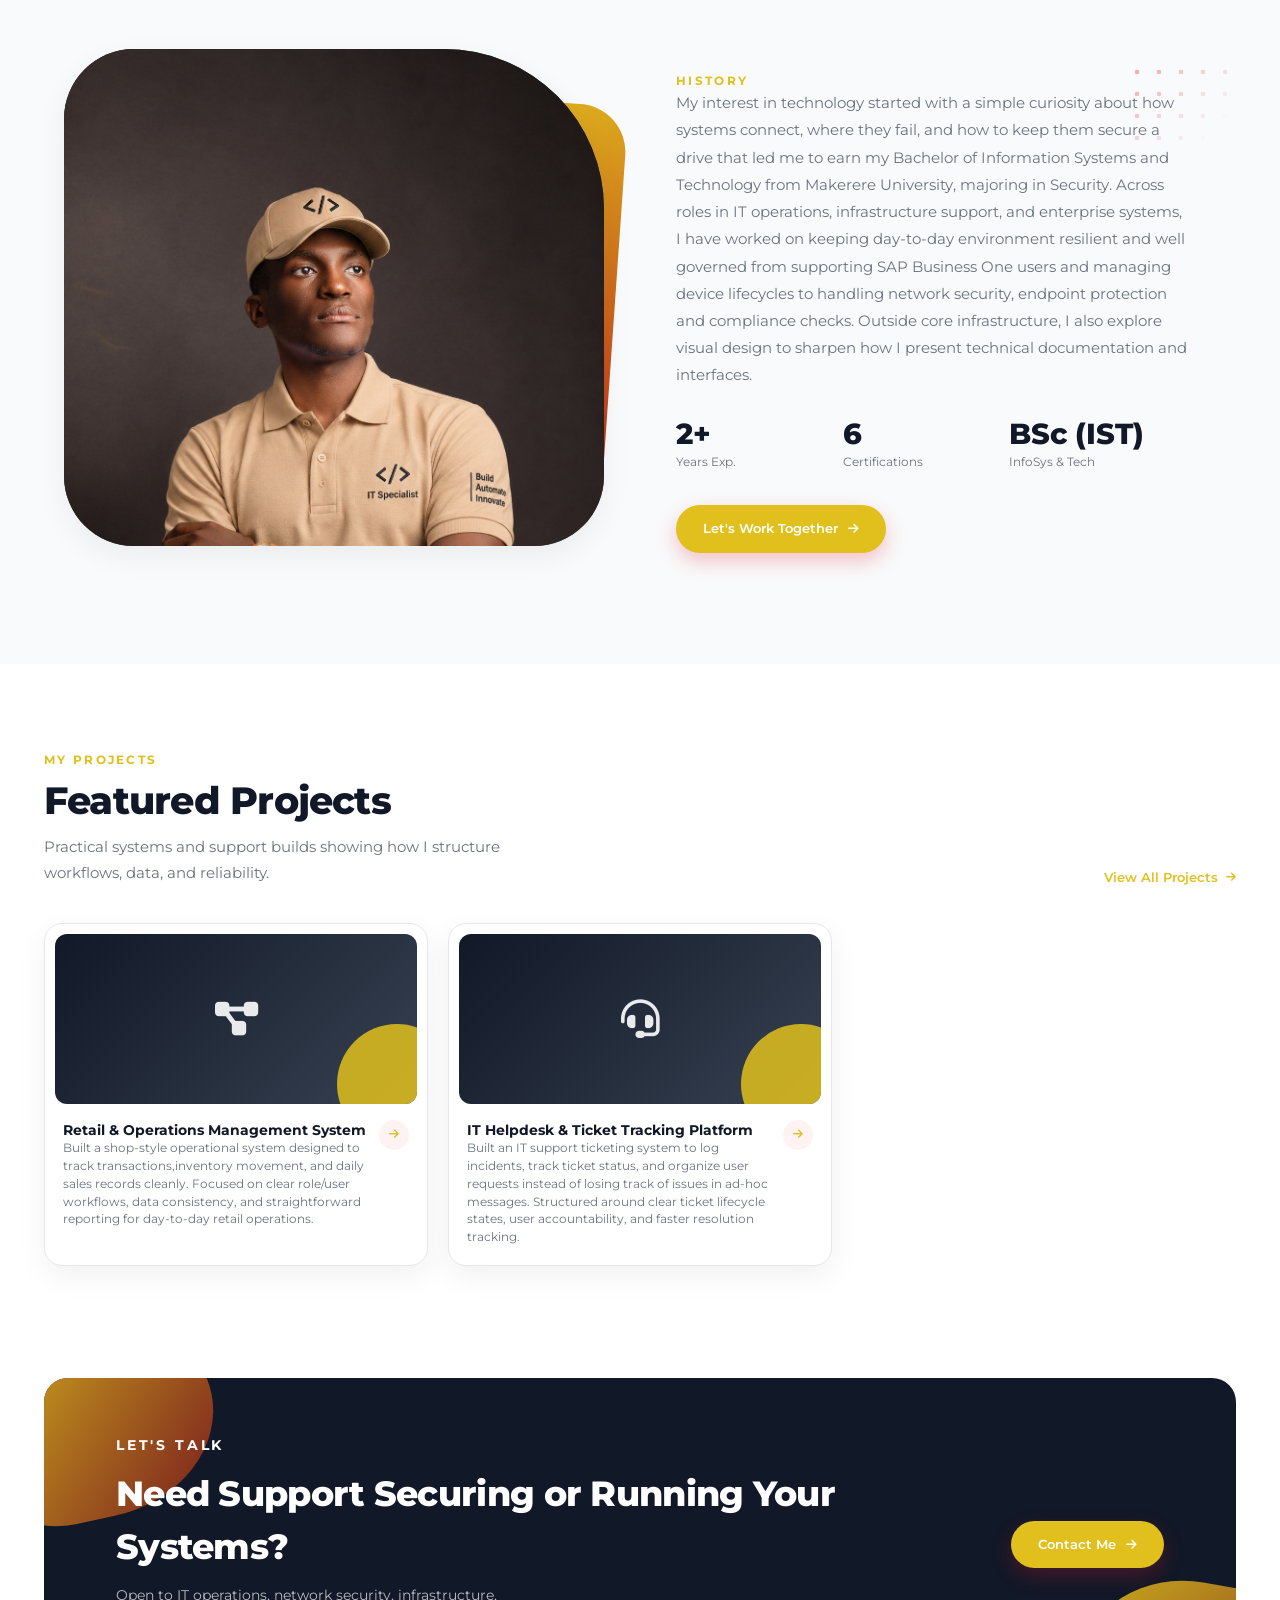
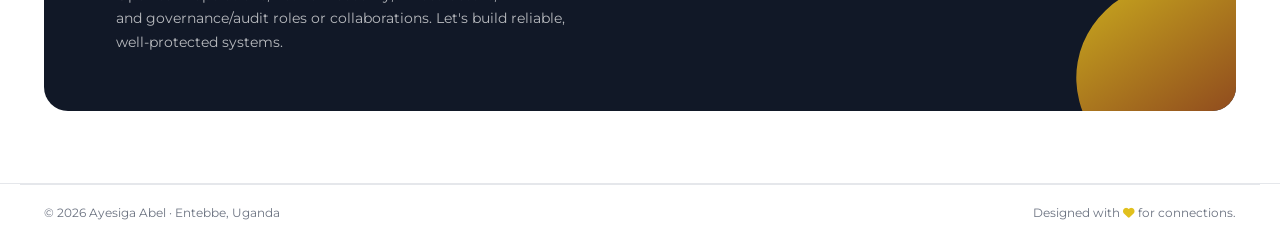
==== commit 0e19b59e: "Update index.html" ====
--- a/index.html
+++ b/index.html
@@ -43,7 +43,7 @@
                 <div class="hero-copy">
                     <p class="eyebrow">Hello, I'm</p>
                     <h1>Ayesiga <span>Abel</span></h1>
-                    <p class="hero-role">Securing infrastructure, enforcing practical controls, and keeping business systems running reliablyt</p>
+                    <p class="hero-role">Securing infrastructure, enforcing practical controls, and keeping business systems running reliably</p>
                     <p class="hero-desc">
                         Information Systems and Technology graduate (Security major) from Makerere University with hands-on experience across network security, IT operations,
                         endpoint management, and governance. Certified ISO 27001 Lead Auditor, FortiGate Operator, and Cisco/CCNA-aligned, based in Uganda.
